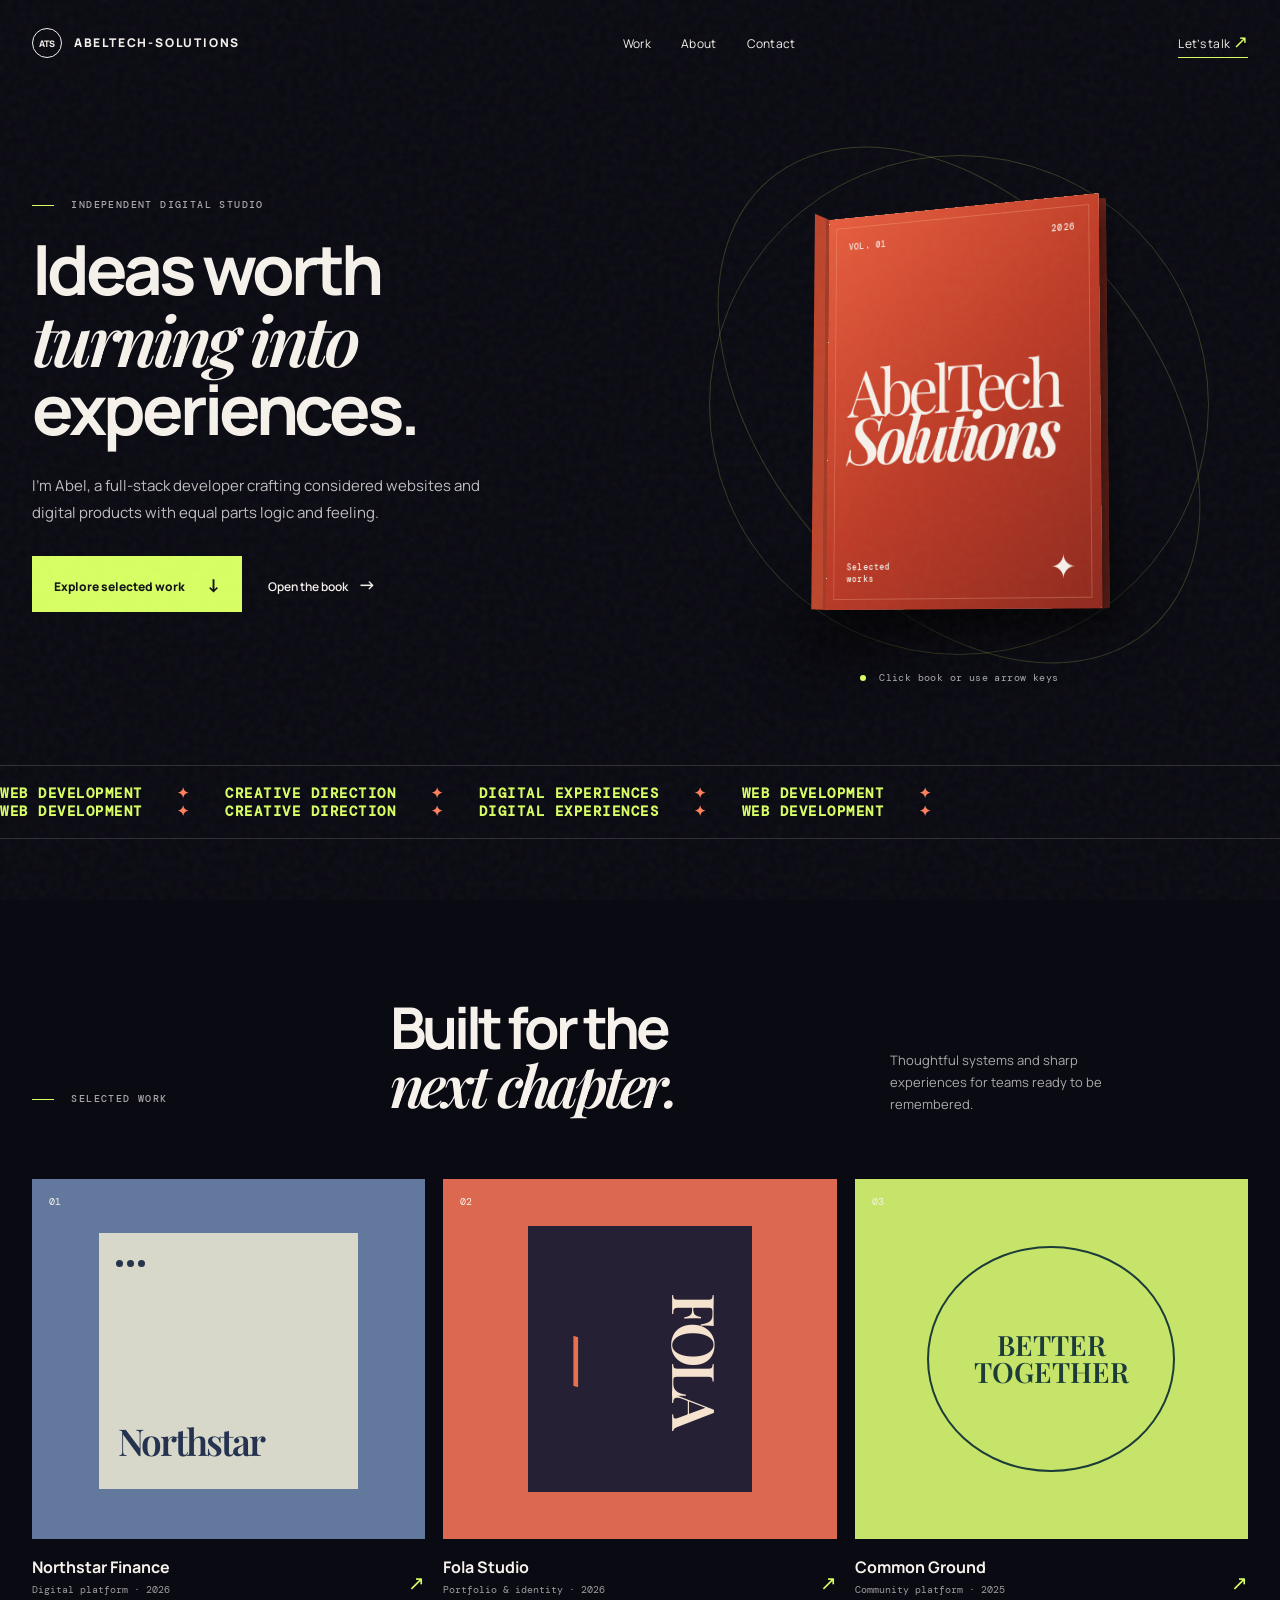
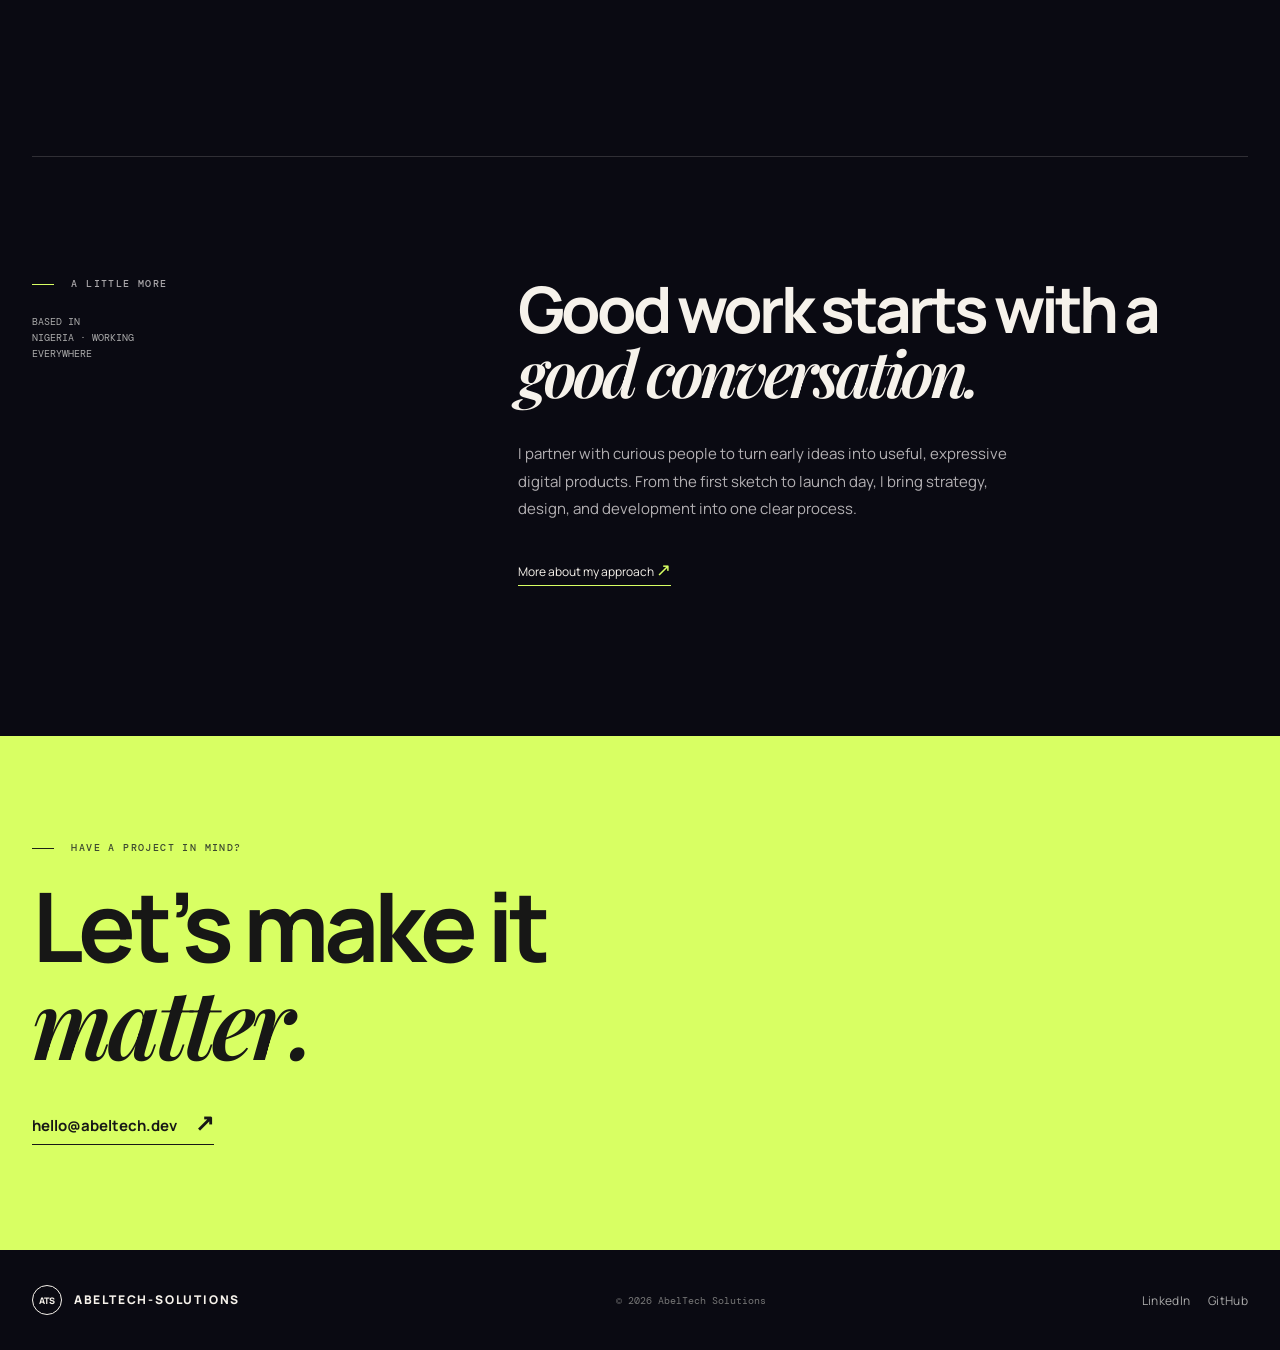
==== index.html @ 6e8f2c08 "rfgjdddhgfdf" ====
<!doctype html>
<html lang="en">
<head>
  <meta charset="utf-8">
  <meta name="viewport" content="width=device-width, initial-scale=1">
  <meta name="theme-color" content="#0a0a12">
  <link rel="icon" href="data:image/svg+xml,%3Csvg xmlns='http://www.w3.org/2000/svg' viewBox='0 0 64 64'%3E%3Crect width='64' height='64' rx='16' fill='%23d8ff63'/%3E%3Ctext x='32' y='42' text-anchor='middle' font-family='Arial,sans-serif' font-size='25' font-weight='700' fill='%230a0a12'%3EAT%3C/text%3E%3C/svg%3E">
  <title>Abel-Tech — Digital Portfolio</title>
  <link rel="preconnect" href="https://fonts.googleapis.com">
  <link rel="preconnect" href="https://fonts.gstatic.com" crossorigin>
  <link href="https://fonts.googleapis.com/css2?family=DM+Mono:wght@400;500&family=Manrope:wght@400;500;600;700;800&family=Playfair+Display:ital,wght@0,600;0,700;1,600&display=swap" rel="stylesheet">
  <link rel="stylesheet" href="assets/css/index.css">
</head>
<body>
  <div class="noise" aria-hidden="true"></div>
  <header class="site-header">
    <a class="brand" href="#top" aria-label="Abel-Tech home"><span>ATS</span> ABELTECH-SOLUTIONS</a>
    <nav aria-label="Primary navigation">
      <a href="#work">Work</a><a href="#about">About</a><a href="#contact">Contact</a>
    </nav>
    <a class="header-cta" href="mailto:hello@abeltech.dev">Let’s talk <span>↗</span></a>
  </header>
  <main id="top">
    <section class="hero" aria-labelledby="hero-title">
      <div class="hero-copy reveal">
        <p class="eyebrow"><span></span> Independent digital studio</p>
        <h1 id="hero-title">Ideas worth<br><em>turning into</em><br>experiences.</h1>
        <p class="intro">I’m Abel, a full-stack developer crafting considered websites and digital products with equal parts logic and feeling.</p>
        <div class="hero-actions"><a class="button" href="#work">Explore selected work <span>↓</span></a><button class="text-button" data-open-book>Open the book <span>→</span></button></div>
      </div>

      <div class="book-stage reveal" aria-label="Interactive portfolio book">
        <div class="orbit orbit-one"></div><div class="orbit orbit-two"></div>
        <div class="book-shadow"></div>
        <div class="book" id="portfolio-book" tabindex="0" role="button" aria-label="Open portfolio book" aria-expanded="false">
          <div class="book-spine"></div>
          <div class="book-cover">
            <div class="cover-top"><span>VOL. 01</span><span>2026</span></div>
            <div class="cover-title">AbelTech<br><i>Solutions</i></div>
            <div class="cover-bottom"><span>Selected<br>works</span><span class="cover-mark">✦</span></div>
          </div>
          <div class="book-page page-about"><div class="page-inner"><p class="page-kicker">01 / PROFILE</p><h2>Hello, I’m<br>Abel.</h2><p>I design and develop ambitious digital homes for people, brands, and ideas.</p><div class="mini-grid"><span>Strategy</span><span>Design</span><span>Development</span><span>Motion</span></div><p class="page-number">01</p></div></div>
          <div class="book-page page-work"><div class="page-inner"><p class="page-kicker">02 / SELECTED WORK</p><div class="project-card"><span>01</span><h3>Northstar<br>Finance</h3><p>Brand platform &amp; product site</p><i>↗</i></div><div class="project-card accent"><span>02</span><h3>Fola<br>Studio</h3><p>Creative portfolio &amp; CMS</p><i>↗</i></div><p class="page-number">02</p></div></div>
          <div class="book-page page-contact"><div class="page-inner"><p class="page-kicker">03 / CONTACT</p><h2>Let’s make<br>something<br><em>memorable.</em></h2><a href="mailto:hello@abeltech.dev" class="mail-link">hello@abeltech.dev ↗</a><p class="page-number">03</p></div></div>
          <div class="back-cover"></div>
        </div>
        <div class="book-hint"><span class="hint-dot"></span> Click book or use arrow keys</div>
      </div>
    </section>

    <section class="marquee" aria-label="Capabilities"><div>WEB DEVELOPMENT <b>✦</b> CREATIVE DIRECTION <b>✦</b> DIGITAL EXPERIENCES <b>✦</b> WEB DEVELOPMENT <b>✦</b></div><div>WEB DEVELOPMENT <b>✦</b> CREATIVE DIRECTION <b>✦</b> DIGITAL EXPERIENCES <b>✦</b> WEB DEVELOPMENT <b>✦</b></div></section>

    <section class="work section" id="work">
      <div class="section-heading reveal"><p class="eyebrow"><span></span> Selected work</p><h2>Built for the<br><em>next chapter.</em></h2><p>Thoughtful systems and sharp experiences for teams ready to be remembered.</p></div>
      <div class="projects">
        <a class="project reveal" href="#contact"><div class="project-visual visual-blue"><span>01</span><div class="window"><i></i><i></i><i></i><b>Northstar</b></div></div><div><h3>Northstar Finance</h3><p>Digital platform · 2026</p></div><span class="arrow">↗</span></a>
        <a class="project reveal" href="#contact"><div class="project-visual visual-orange"><span>02</span><div class="poster">FOLA<em>—</em></div></div><div><h3>Fola Studio</h3><p>Portfolio &amp; identity · 2026</p></div><span class="arrow">↗</span></a>
        <a class="project reveal" href="#contact"><div class="project-visual visual-lime"><span>03</span><div class="circle-copy">BETTER<br>TOGETHER</div></div><div><h3>Common Ground</h3><p>Community platform · 2025</p></div><span class="arrow">↗</span></a>
      </div>
    </section>

    <section class="about section" id="about"><div class="about-label reveal"><p class="eyebrow"><span></span> A little more</p><p>BASED IN<br>NIGERIA · WORKING<br>EVERYWHERE</p></div><div class="about-copy reveal"><h2>Good work starts with a <em>good conversation.</em></h2>
        <p>I partner with curious people to turn early ideas into useful, expressive digital products. From the first sketch to launch day, I bring strategy, design, and development into one clear process.</p><a class="inline-link" href="mailto:hello@abeltech.dev">More about my approach <span>↗</span></a></div></section>
    <section class="contact" id="contact"><p class="eyebrow"><span></span> Have a project in mind?</p><h2>Let’s make it<br><em>matter.</em></h2><a href="mailto:hello@abeltech.dev">hello@abeltech.dev <span>↗</span></a></section>
  </main>
  <footer><a class="brand" href="#top"><span>ATS</span> ABELTECH-SOLUTIONS </a><p>© 2026 AbelTech Solutions</p><div><a href="https://www.linkedin.com/in/joseph-abel-b2056722a">LinkedIn</a><a href="">GitHub</a></div></footer>
  <script src="assets/index.js"></script>
</body>
</html>
---- assets/css/index.css ----
:root{--ink:#f6f2eb;--muted:#aaa7aa;--black:#0a0a12;--line:rgba(246,242,235,.16);--lime:#d8ff63;--orange:#ff805c}*{box-sizing:border-box}html{scroll-behavior:smooth}body{margin:0;background:var(--black);color:var(--ink);font-family:Manrope,Arial,sans-serif;overflow-x:hidden}.noise{position:fixed;inset:0;pointer-events:none;z-index:9;opacity:.055;background-image:url("data:image/svg+xml,%3Csvg viewBox='0 0 160 160' xmlns='http://www.w3.org/2000/svg'%3E%3Cfilter id='n'%3E%3CfeTurbulence type='fractalNoise' baseFrequency='.8' numOctaves='4' stitchTiles='stitch'/%3E%3C/filter%3E%3Crect width='100%25' height='100%25' filter='url(%23n)' opacity='.8'/%3E%3C/svg%3E")}.site-header,footer{width:min(1400px,calc(100% - 64px));margin:auto;display:flex;align-items:center;justify-content:space-between}.site-header{height:86px;position:absolute;z-index:5;left:0;right:0}.brand{font-size:12px;color:var(--ink);text-decoration:none;font-weight:800;letter-spacing:1.8px}.brand span{display:inline-grid;place-items:center;border:1px solid var(--ink);border-radius:50%;width:30px;height:30px;margin-right:8px;font-size:9px;letter-spacing:0}nav{display:flex;gap:30px}nav a,.header-cta,footer a{color:var(--ink);text-decoration:none;font-size:12px;letter-spacing:.3px}.header-cta{border-bottom:1px solid var(--lime);padding-bottom:4px}.header-cta span,.inline-link span{color:var(--lime);font-size:18px}.hero{min-height:760px;max-width:1400px;width:calc(100% - 64px);margin:auto;display:grid;grid-template-columns:1.05fr .95fr;align-items:center;padding:110px 0 65px}.eyebrow{font:500 10px 'DM Mono',monospace;letter-spacing:1.4px;text-transform:uppercase;color:var(--muted);margin:0 0 24px}.eyebrow span{display:inline-block;width:22px;height:1px;background:var(--lime);vertical-align:middle;margin-right:10px}.hero h1,.section h2,.contact h2{font-size:clamp(48px,5.4vw,84px);line-height:.99;letter-spacing:-4px;margin:0;font-weight:700}.hero h1 em,.section h2 em,.contact h2 em{font-family:'Playfair Display',serif;font-weight:600}.intro{max-width:460px;color:#c0bdc0;font-size:15px;line-height:1.75;margin:30px 0}.hero-actions{display:flex;align-items:center;gap:26px}.button{background:var(--lime);color:#111119;text-decoration:none;padding:16px 22px;font-size:12px;font-weight:800}.button span{font-size:18px;margin-left:20px}.text-button{padding:0;border:0;background:transparent;color:var(--ink);font:600 12px Manrope;cursor:pointer}.text-button span{font-size:18px;margin-left:8px}.book-stage{height:590px;display:grid;place-items:center;position:relative;perspective:1900px}.book{width:300px;height:405px;position:relative;transform-style:preserve-3d;transform:rotateX(7deg) rotateY(-24deg);transition:transform 1.1s cubic-bezier(.19,1,.22,1);cursor:pointer;z-index:2;outline:none}.book:focus-visible{outline:2px solid var(--lime);outline-offset:15px}.book:hover{transform:rotateX(5deg) rotateY(-30deg) translateY(-8px)}.book.is-open{transform:rotateX(5deg) rotateY(-13deg) translateX(80px)}.book-shadow{position:absolute;width:330px;height:50px;bottom:65px;background:#000;filter:blur(30px);opacity:.7;transform:rotate(-8deg)}.book-spine{position:absolute;background:#bd452c;width:32px;height:100%;left:-30px;transform:rotateY(90deg);transform-origin:right;box-shadow:inset -8px 0 rgba(0,0,0,.14)}.book-cover,.book-page,.back-cover{position:absolute;inset:0;transform-origin:left center;backface-visibility:hidden;border-radius:2px}.book-cover{z-index:5;background:linear-gradient(135deg,#e85e3f,#bd3b26 52%,#8f291e);box-shadow:8px 16px 30px #0009;display:flex;flex-direction:column;justify-content:space-between;padding:25px;transition:transform 1s cubic-bezier(.19,1,.22,1)}.book-cover:after{content:'';position:absolute;inset:10px;border:1px solid #ffc3a145}.cover-top,.cover-bottom{position:relative;z-index:1;display:flex;justify-content:space-between;font:500 9px 'DM Mono';letter-spacing:1.2px}.cover-title{position:relative;z-index:1;font-family:'Playfair Display';font-size:66px;line-height:.73;letter-spacing:-5px;margin-top:20px}.cover-title i{font-weight:600}.cover-mark{font-size:32px;line-height:.6}.book-page{background:#f1ece0;color:#1c1b20;box-shadow:inset 12px 0 20px #0002;overflow:hidden;transition:transform .95s cubic-bezier(.19,1,.22,1)}.back-cover{background:#702118;transform:translateZ(-22px)}.page-about{z-index:4}.page-work{z-index:3}.page-contact{z-index:2}.page-inner{height:100%;padding:25px;position:relative}.page-kicker{font:500 8px 'DM Mono';letter-spacing:1px;margin:0 0 30px;color:#74716b}.page-inner h2{font:600 32px/1.02 'Playfair Display';letter-spacing:-1.8px;margin:0 0 18px}.page-inner>p:not(.page-kicker):not(.page-number){font-size:10px;line-height:1.65;color:#625f5a}.mini-grid{border-top:1px solid #c7c2b8;margin-top:25px;padding-top:10px;display:grid;grid-template-columns:1fr 1fr;gap:7px;font:500 9px 'DM Mono';text-transform:uppercase}.page-number{position:absolute;bottom:20px;right:25px;font:10px 'DM Mono'}.project-card{height:112px;padding:13px;background:#202b42;color:#f4efe5;position:relative;margin-bottom:10px}.project-card.accent{background:#d7744e}.project-card span{font:9px 'DM Mono'}.project-card h3{margin:13px 0 3px;font:600 22px/.8 'Playfair Display';letter-spacing:-1px}.project-card p{margin:0;font-size:8px}.project-card i{position:absolute;right:13px;bottom:13px;font-style:normal}.mail-link{color:#1d1b20;font:600 12px Manrope;border-bottom:1px solid #1d1b20;text-decoration:none}.page-contact h2 em{font-family:'Playfair Display';font-weight:600}.is-open .book-cover{transform:rotateY(-174deg)}.is-open .page-about{transform:rotateY(-164deg);transition-delay:.08s}.is-open .page-work{transform:rotateY(-154deg);transition-delay:.17s}.is-open .page-contact{transform:rotateY(-144deg);transition-delay:.26s}.orbit{position:absolute;border:1px solid rgba(216,255,99,.2);border-radius:50%;animation:spin 18s linear infinite}.orbit-one{height:500px;width:500px}.orbit-two{height:390px;width:590px;transform:rotate(50deg);animation-direction:reverse;animation-duration:23s}@keyframes spin{to{rotate:360deg}}.book-hint{position:absolute;bottom:16px;font:10px 'DM Mono';letter-spacing:.4px;color:#aaa}.hint-dot{display:inline-block;width:6px;height:6px;background:var(--lime);border-radius:50%;margin-right:7px;animation:pulse 1.7s infinite}@keyframes pulse{50%{opacity:.2;transform:scale(.6)}}.marquee{border-block:1px solid var(--line);overflow:hidden;padding:18px 0;white-space:nowrap;color:var(--lime);font:600 14px 'DM Mono';letter-spacing:1.5px}.marquee div{animation:marquee 24s linear infinite;width:max-content}.marquee b{margin:0 25px;color:var(--orange)}@keyframes marquee{to{transform:translateX(-25%)}}.section{max-width:1400px;width:calc(100% - 64px);margin:auto}.work{padding:160px 0}.section-heading{display:grid;grid-template-columns:1fr 1.4fr 1fr;align-items:end;margin-bottom:64px}.section-heading .eyebrow{margin:0 0 10px}.section-heading h2{font-size:clamp(42px,4.5vw,66px)}.section-heading>p:last-child{font-size:13px;line-height:1.7;color:#aaa;max-width:260px;margin:0}.projects{display:grid;grid-template-columns:repeat(3,1fr);gap:18px}.project{text-decoration:none;color:var(--ink);position:relative}.project-visual{height:360px;margin-bottom:17px;overflow:hidden;position:relative;transition:transform .5s cubic-bezier(.2,.8,.2,1)}.project:hover .project-visual{transform:translateY(-10px)}.project-visual>span{position:absolute;top:16px;left:17px;font:10px 'DM Mono';z-index:1}.visual-blue{background:#63789d}.window{position:absolute;background:#d7d8c9;left:17%;top:15%;width:66%;height:71%;padding:17px}.window i{display:inline-block;width:7px;height:7px;background:#27324b;border-radius:50%;margin-right:4px}.window b{position:absolute;bottom:24px;left:19px;font:600 37px 'Playfair Display';letter-spacing:-2px;color:#253350}.visual-orange{background:#dc6850;display:grid;place-items:center}.poster{width:57%;height:74%;background:#252033;color:#f5e3d0;display:grid;place-items:center;font:600 59px/.7 'Playfair Display';letter-spacing:-6px;writing-mode:vertical-rl}.poster em{color:#e97150}.visual-lime{background:#c7e46a;display:grid;place-items:center}.circle-copy{height:63%;width:63%;border:2px solid #1c3c3a;border-radius:50%;display:grid;place-items:center;text-align:center;color:#1c3c3a;font:600 28px/.95 'Playfair Display'}.project h3{font-size:16px;margin:0 0 5px}.project p{font:10px 'DM Mono';color:#9f9ca1;margin:0}.arrow{position:absolute;right:0;bottom:0;font-size:20px;color:var(--lime)}.about{border-top:1px solid var(--line);padding:120px 0 155px;display:grid;grid-template-columns:1fr 1.5fr}.about-label>p:not(.eyebrow){font:10px/1.6 'DM Mono';color:#aaa}.about-copy h2{max-width:760px;font-size:clamp(42px,5vw,72px)}.about-copy>p{color:#b3b0b3;max-width:520px;font-size:15px;line-height:1.85;margin:34px 0}.inline-link{color:var(--ink);font-size:12px;text-decoration:none;border-bottom:1px solid var(--lime);padding-bottom:5px}.contact{background:var(--lime);color:#171716;padding:105px max(32px,calc((100vw - 1400px)/2));min-height:460px}.contact .eyebrow{color:#3d4930}.contact .eyebrow span{background:#1c2117}.contact h2{font-size:clamp(56px,7.5vw,108px);letter-spacing:-5px}.contact>a{display:inline-block;margin-top:35px;color:#171716;text-decoration:none;font-size:15px;font-weight:700;border-bottom:1px solid #171716;padding-bottom:6px}.contact>a span{font-size:23px;margin-left:15px}footer{height:100px}footer p{font:10px 'DM Mono';color:#777}footer div{display:flex;gap:18px}footer div a{color:#aaa}.reveal{opacity:0;transform:translateY(24px);transition:opacity .75s ease,transform .75s cubic-bezier(.2,.8,.2,1)}.reveal.is-visible{opacity:1;transform:none}@media(max-width:850px){.site-header,footer,.hero,.section{width:calc(100% - 40px)}.site-header nav{display:none}.header-cta{font-size:11px}.hero{grid-template-columns:1fr;padding-top:135px;text-align:center}.hero-copy{display:flex;flex-direction:column;align-items:center}.book-stage{height:500px;margin-top:15px}.section-heading{grid-template-columns:1fr;gap:22px}.projects{grid-template-columns:1fr;gap:42px}.project-visual{height:420px}.about{grid-template-columns:1fr;gap:40px}.contact{padding:80px 20px}.about{padding:90px 0}.work{padding:100px 0}}@media(max-width:480px){.site-header,footer,.hero,.section{width:calc(100% - 32px)}.site-header{height:70px}.brand{font-size:10px}.hero h1{letter-spacing:-2.8px}.book-stage{transform:scale(.85);margin:-25px 0 -55px}.hero-actions{gap:16px}.button{padding:14px;font-size:10px}.project-visual{height:300px}footer{height:130px;align-items:flex-start;padding-top:30px;flex-wrap:wrap;gap:12px}.contact h2{letter-spacing:-3px}}
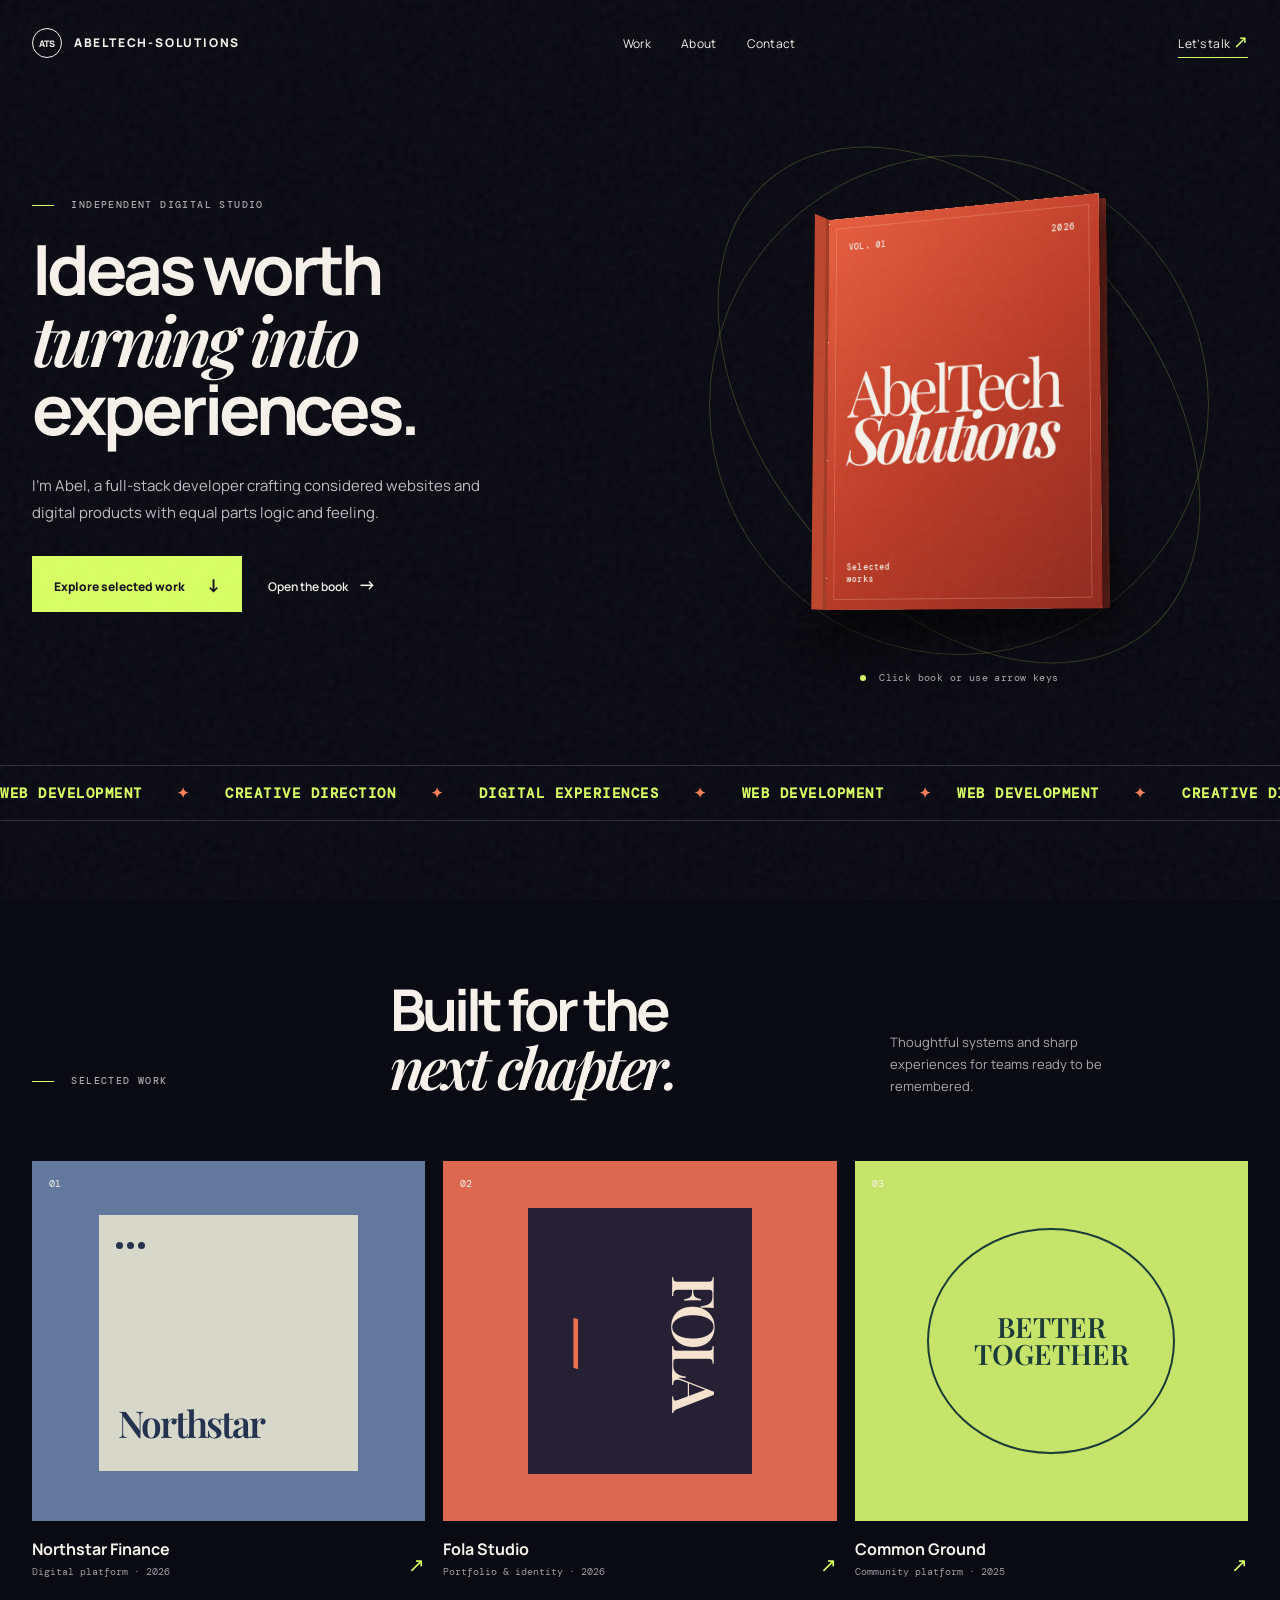
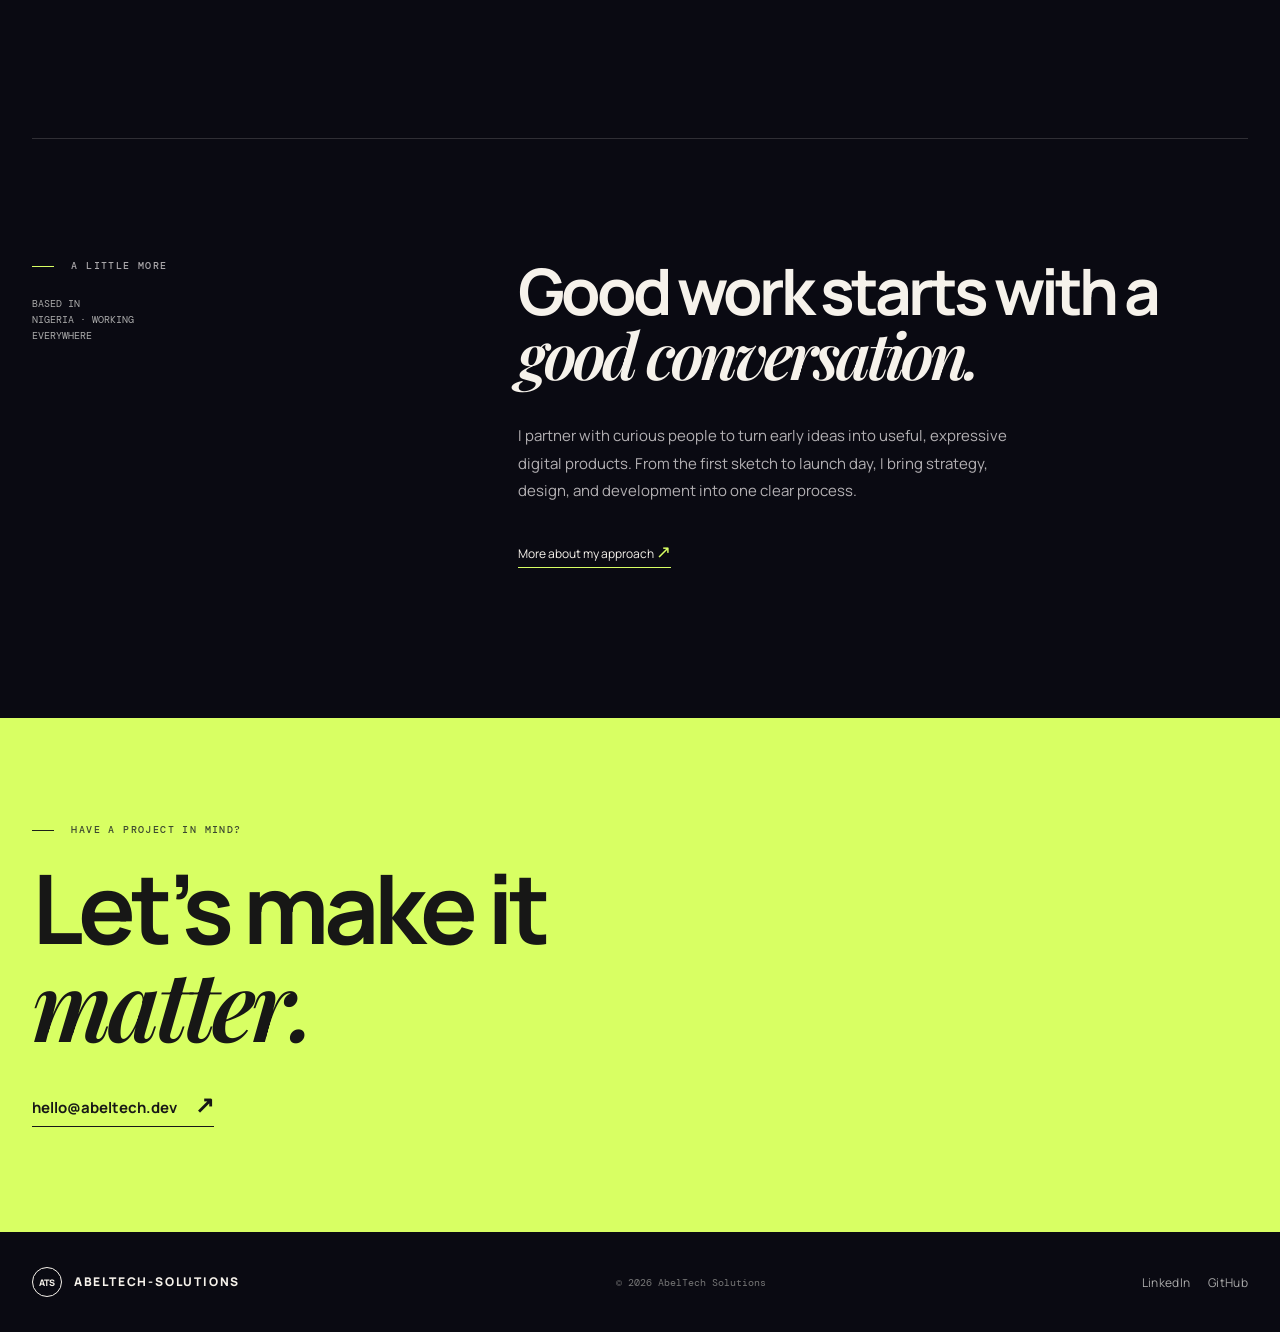
==== commit 8275fc57: "rfgjdddhgfdfhjhmjhgfdfh" ====
--- a/index.html
+++ b/index.html
@@ -37,7 +37,7 @@
           <div class="book-cover">
             <div class="cover-top"><span>VOL. 01</span><span>2026</span></div>
             <div class="cover-title">AbelTech<br><i>Solutions</i></div>
-            <div class="cover-bottom"><span>Selected<br>works</span><span class="cover-mark">✦</span></div>
+            <div class="cover-bottom"><span>Selected<br>works</span><span class="cover-mark"></span></div>
           </div>
           <div class="book-page page-about"><div class="page-inner"><p class="page-kicker">01 / PROFILE</p><h2>Hello, I’m<br>Abel.</h2><p>I design and develop ambitious digital homes for people, brands, and ideas.</p><div class="mini-grid"><span>Strategy</span><span>Design</span><span>Development</span><span>Motion</span></div><p class="page-number">01</p></div></div>
           <div class="book-page page-work"><div class="page-inner"><p class="page-kicker">02 / SELECTED WORK</p><div class="project-card"><span>01</span><h3>Northstar<br>Finance</h3><p>Brand platform &amp; product site</p><i>↗</i></div><div class="project-card accent"><span>02</span><h3>Fola<br>Studio</h3><p>Creative portfolio &amp; CMS</p><i>↗</i></div><p class="page-number">02</p></div></div>
@@ -48,7 +48,7 @@
       </div>
     </section>
 
-    <section class="marquee" aria-label="Capabilities"><div>WEB DEVELOPMENT <b>✦</b> CREATIVE DIRECTION <b>✦</b> DIGITAL EXPERIENCES <b>✦</b> WEB DEVELOPMENT <b>✦</b></div><div>WEB DEVELOPMENT <b>✦</b> CREATIVE DIRECTION <b>✦</b> DIGITAL EXPERIENCES <b>✦</b> WEB DEVELOPMENT <b>✦</b></div></section>
+    <section class="marquee" aria-label="Capabilities"><div>WEB DEVELOPMENT <b>✦</b> CREATIVE DIRECTION <b>✦</b> DIGITAL EXPERIENCES <b>✦</b> WEB DEVELOPMENT <b>✦</b>WEB DEVELOPMENT <b>✦</b> CREATIVE DIRECTION <b>✦</b> DIGITAL EXPERIENCES <b>✦</b> WEB DEVELOPMENT <b>✦</b></div></section>
 
     <section class="work section" id="work">
       <div class="section-heading reveal"><p class="eyebrow"><span></span> Selected work</p><h2>Built for the<br><em>next chapter.</em></h2><p>Thoughtful systems and sharp experiences for teams ready to be remembered.</p></div>
@@ -63,7 +63,7 @@
         <p>I partner with curious people to turn early ideas into useful, expressive digital products. From the first sketch to launch day, I bring strategy, design, and development into one clear process.</p><a class="inline-link" href="mailto:hello@abeltech.dev">More about my approach <span>↗</span></a></div></section>
     <section class="contact" id="contact"><p class="eyebrow"><span></span> Have a project in mind?</p><h2>Let’s make it<br><em>matter.</em></h2><a href="mailto:hello@abeltech.dev">hello@abeltech.dev <span>↗</span></a></section>
   </main>
-  <footer><a class="brand" href="#top"><span>ATS</span> ABELTECH-SOLUTIONS </a><p>© 2026 AbelTech Solutions</p><div><a href="https://www.linkedin.com/in/joseph-abel-b2056722a">LinkedIn</a><a href="">GitHub</a></div></footer>
+  <footer><a class="brand" href="#top"><span>ATS</span> ABELTECH-SOLUTIONS </a><p>© 2026 AbelTech Solutions</p><div><a href="https://www.linkedin.com/in/joseph-abel-b2056722a">LinkedIn</a><a href="https://github.com/abelcash18">GitHub</a></div></footer>
   <script src="assets/index.js"></script>
 </body>
 </html>
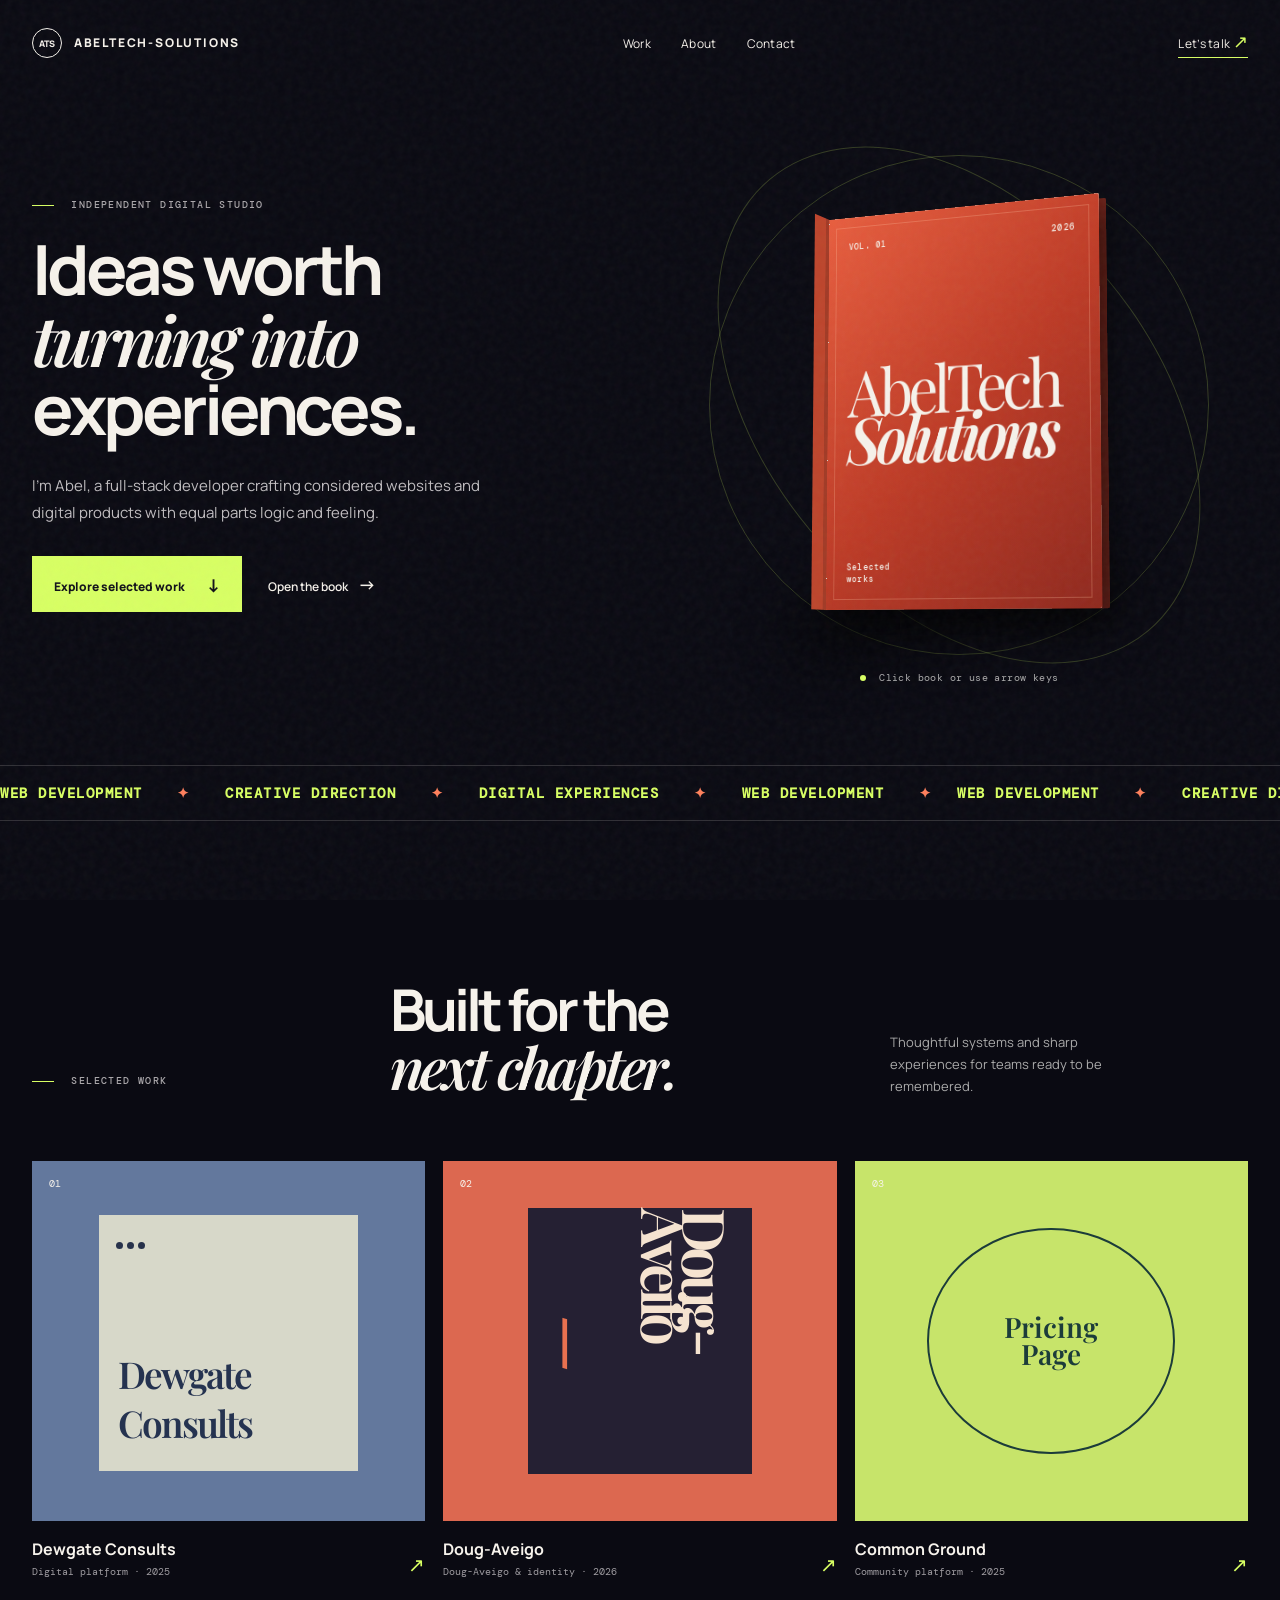
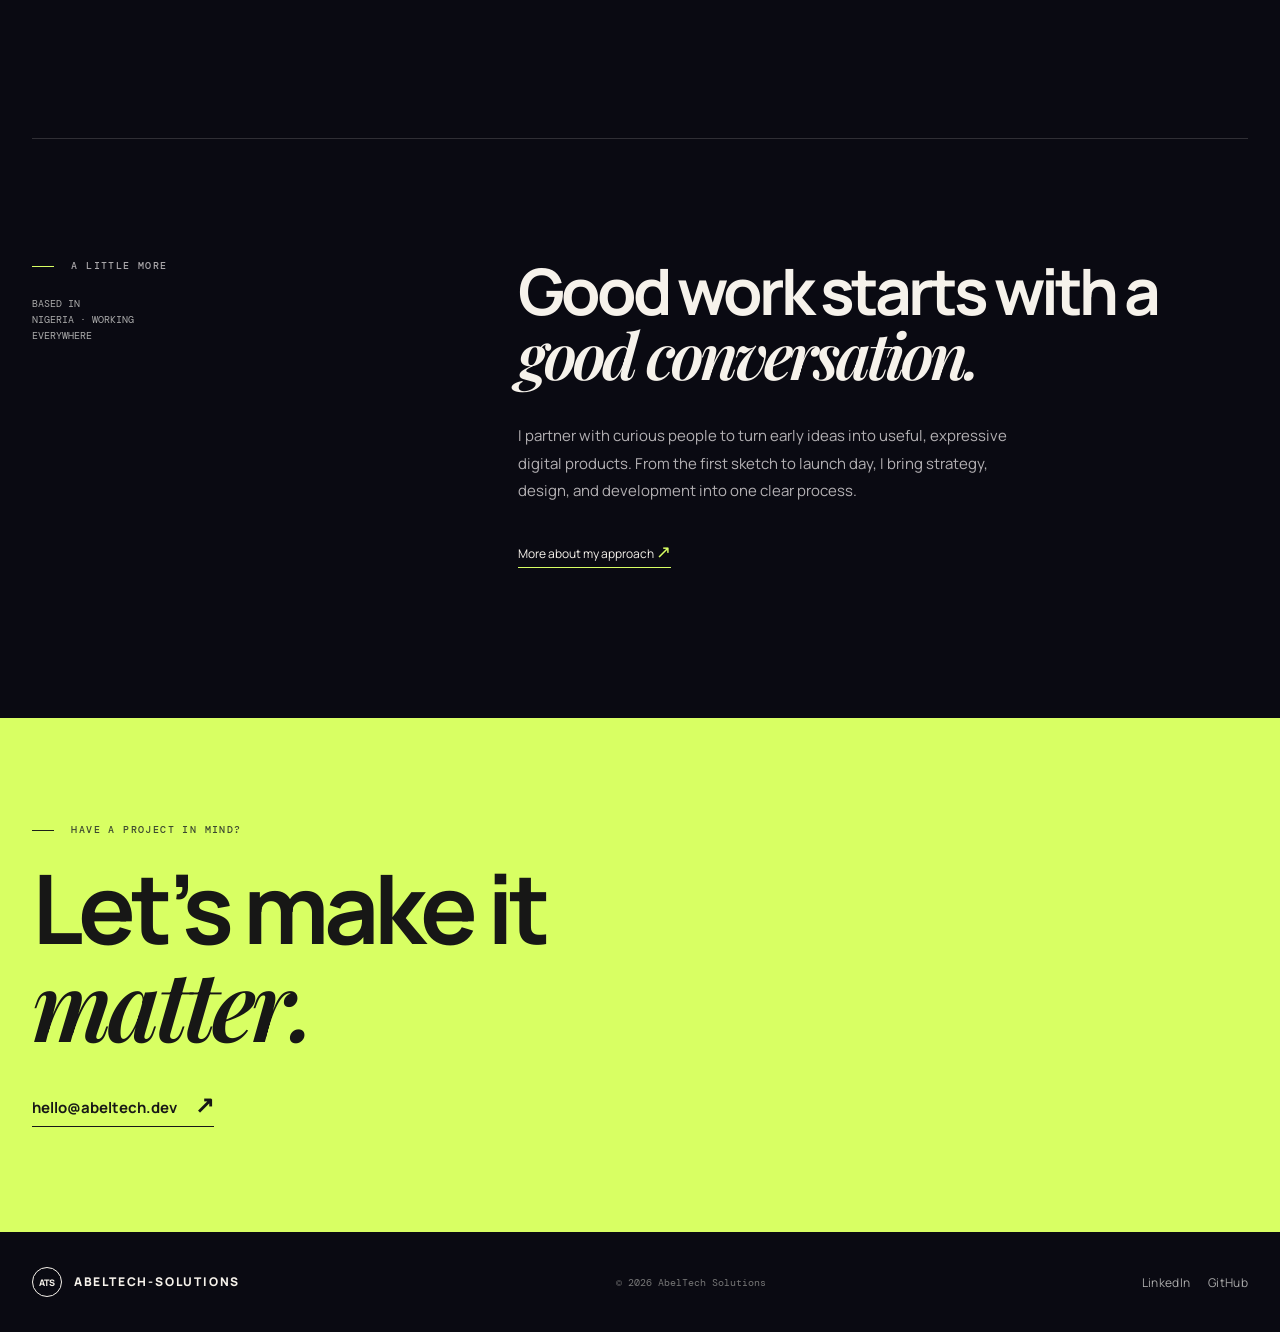
==== commit 09483c52: "rfd" ====
--- a/index.html
+++ b/index.html
@@ -53,9 +53,9 @@
     <section class="work section" id="work">
       <div class="section-heading reveal"><p class="eyebrow"><span></span> Selected work</p><h2>Built for the<br><em>next chapter.</em></h2><p>Thoughtful systems and sharp experiences for teams ready to be remembered.</p></div>
       <div class="projects">
-        <a class="project reveal" href="#contact"><div class="project-visual visual-blue"><span>01</span><div class="window"><i></i><i></i><i></i><b>Northstar</b></div></div><div><h3>Northstar Finance</h3><p>Digital platform · 2026</p></div><span class="arrow">↗</span></a>
-        <a class="project reveal" href="#contact"><div class="project-visual visual-orange"><span>02</span><div class="poster">FOLA<em>—</em></div></div><div><h3>Fola Studio</h3><p>Portfolio &amp; identity · 2026</p></div><span class="arrow">↗</span></a>
-        <a class="project reveal" href="#contact"><div class="project-visual visual-lime"><span>03</span><div class="circle-copy">BETTER<br>TOGETHER</div></div><div><h3>Common Ground</h3><p>Community platform · 2025</p></div><span class="arrow">↗</span></a>
+        <a class="project reveal" href="#contact"><div class="project-visual visual-blue"><span>01</span><div class="window"><i></i><i></i><i></i><b>Dewgate Consults</b></div></div><div><h3>Dewgate Consults</h3><p>Digital platform · 2025</p></div><span class="arrow">↗</span></a>
+        <a class="project reveal" href="#contact"><div class="project-visual visual-orange"><span>02</span><div class="poster">Doug-Aveifo<em>—</em></div></div><div><h3>Doug-Aveigo</h3><p>Doug-Aveigo &amp; identity · 2026</p></div><span class="arrow">↗</span></a>
+        <a class="project reveal" href="#contact"><div class="project-visual visual-lime"><span>03</span><div class="circle-copy">Pricing<br>Page</div></div><div><h3>Common Ground</h3><p>Community platform · 2025</p></div><span class="arrow">↗</span></a>
       </div>
     </section>
 
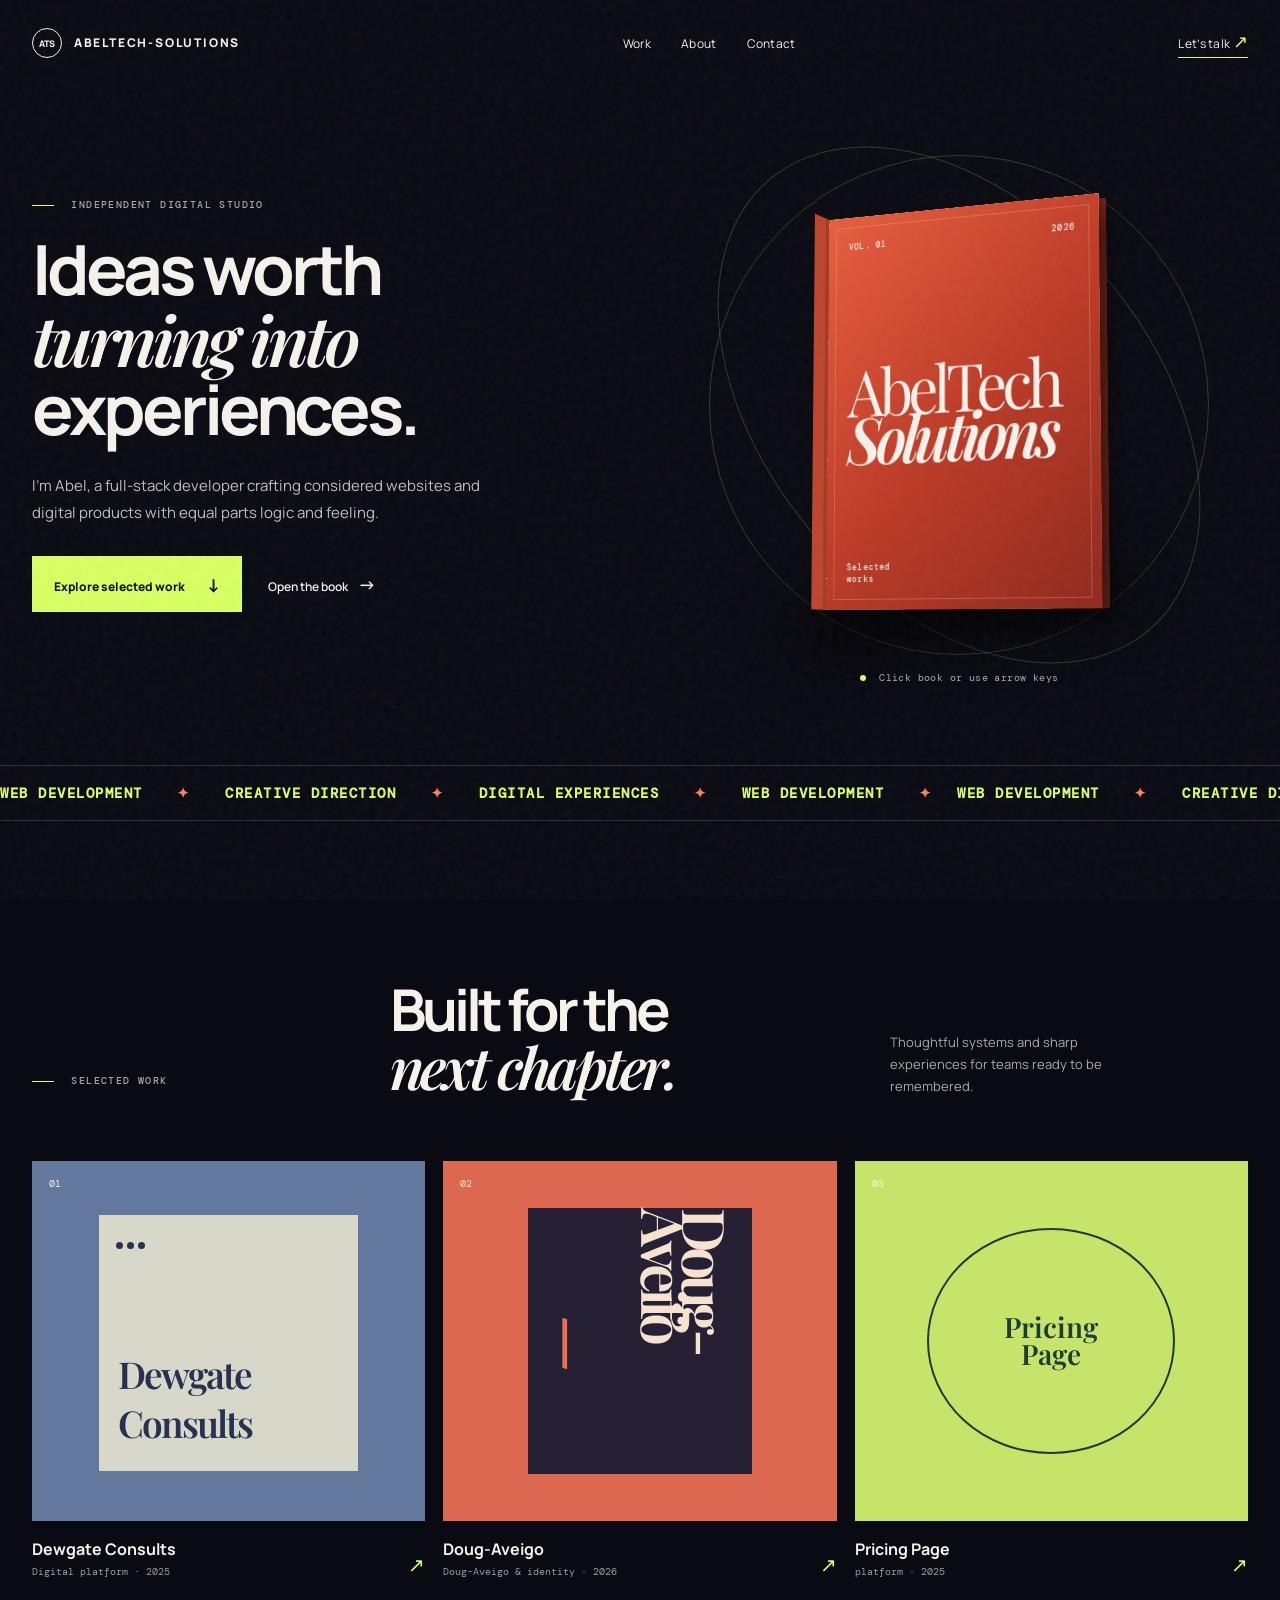
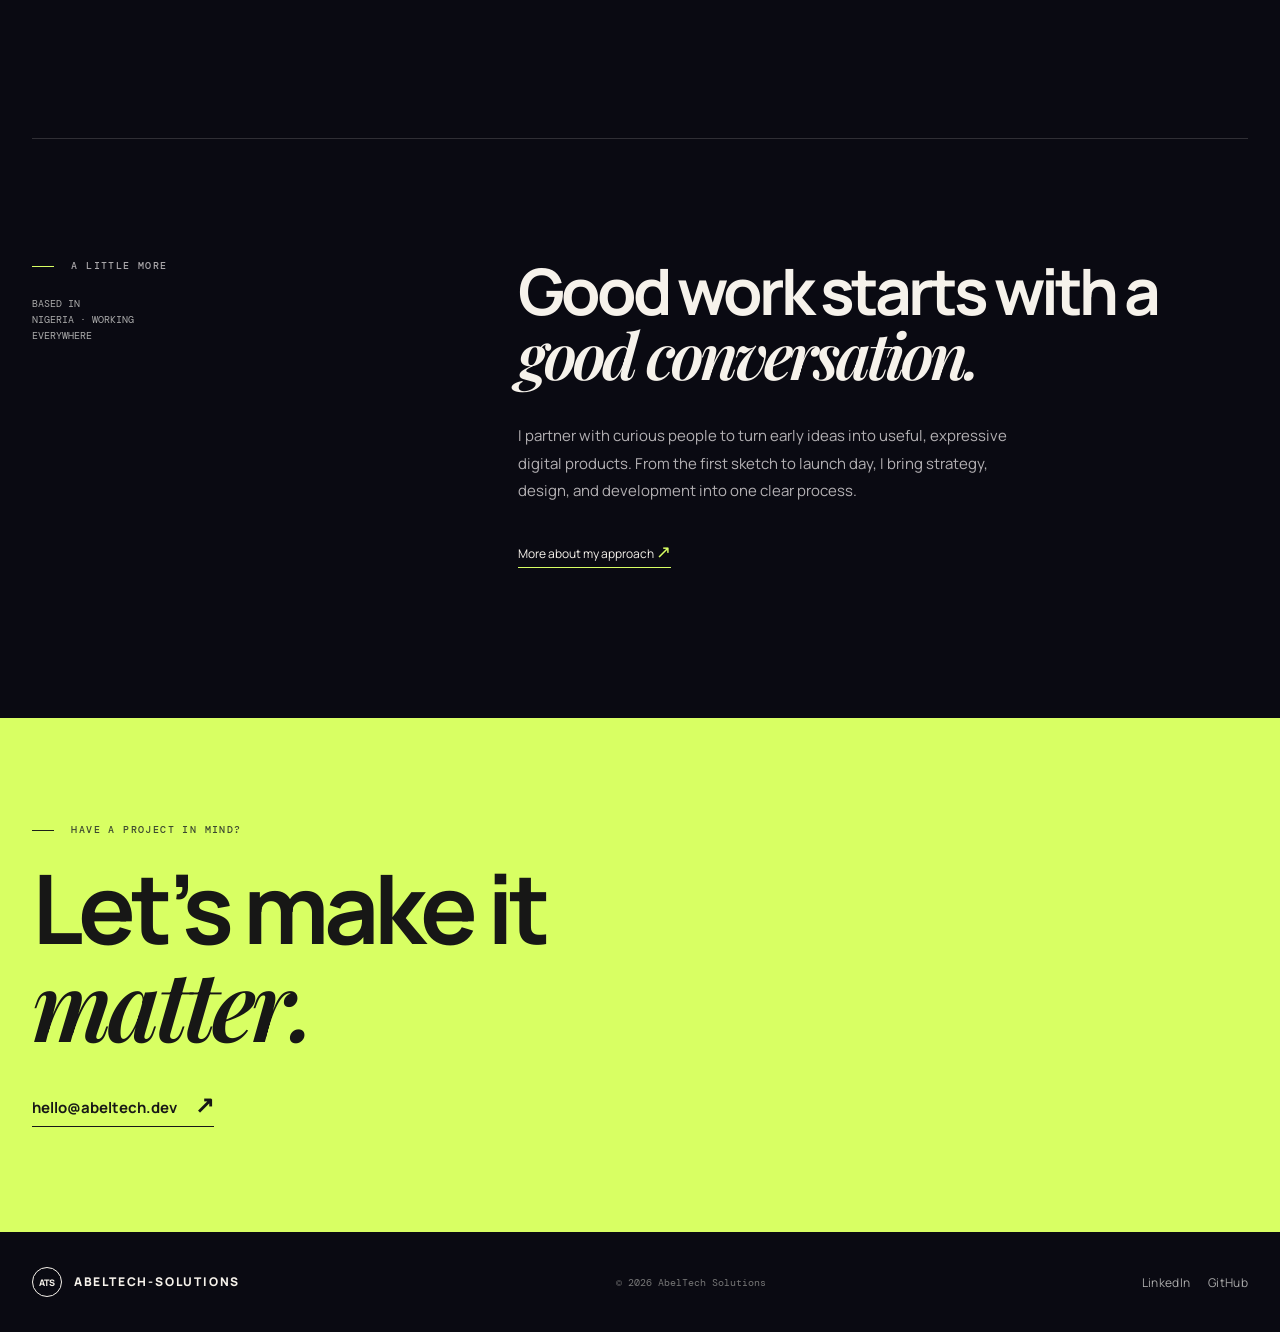
==== commit 71f1c086: "rfddd" ====
--- a/index.html
+++ b/index.html
@@ -55,7 +55,7 @@
       <div class="projects">
         <a class="project reveal" href="#contact"><div class="project-visual visual-blue"><span>01</span><div class="window"><i></i><i></i><i></i><b>Dewgate Consults</b></div></div><div><h3>Dewgate Consults</h3><p>Digital platform · 2025</p></div><span class="arrow">↗</span></a>
         <a class="project reveal" href="#contact"><div class="project-visual visual-orange"><span>02</span><div class="poster">Doug-Aveifo<em>—</em></div></div><div><h3>Doug-Aveigo</h3><p>Doug-Aveigo &amp; identity · 2026</p></div><span class="arrow">↗</span></a>
-        <a class="project reveal" href="#contact"><div class="project-visual visual-lime"><span>03</span><div class="circle-copy">Pricing<br>Page</div></div><div><h3>Common Ground</h3><p>Community platform · 2025</p></div><span class="arrow">↗</span></a>
+        <a class="project reveal" href="#contact"><div class="project-visual visual-lime"><span>03</span><div class="circle-copy">Pricing<br>Page</div></div><div><h3>Pricing Page</h3><p>platform · 2025</p></div><span class="arrow">↗</span></a>
       </div>
     </section>
 
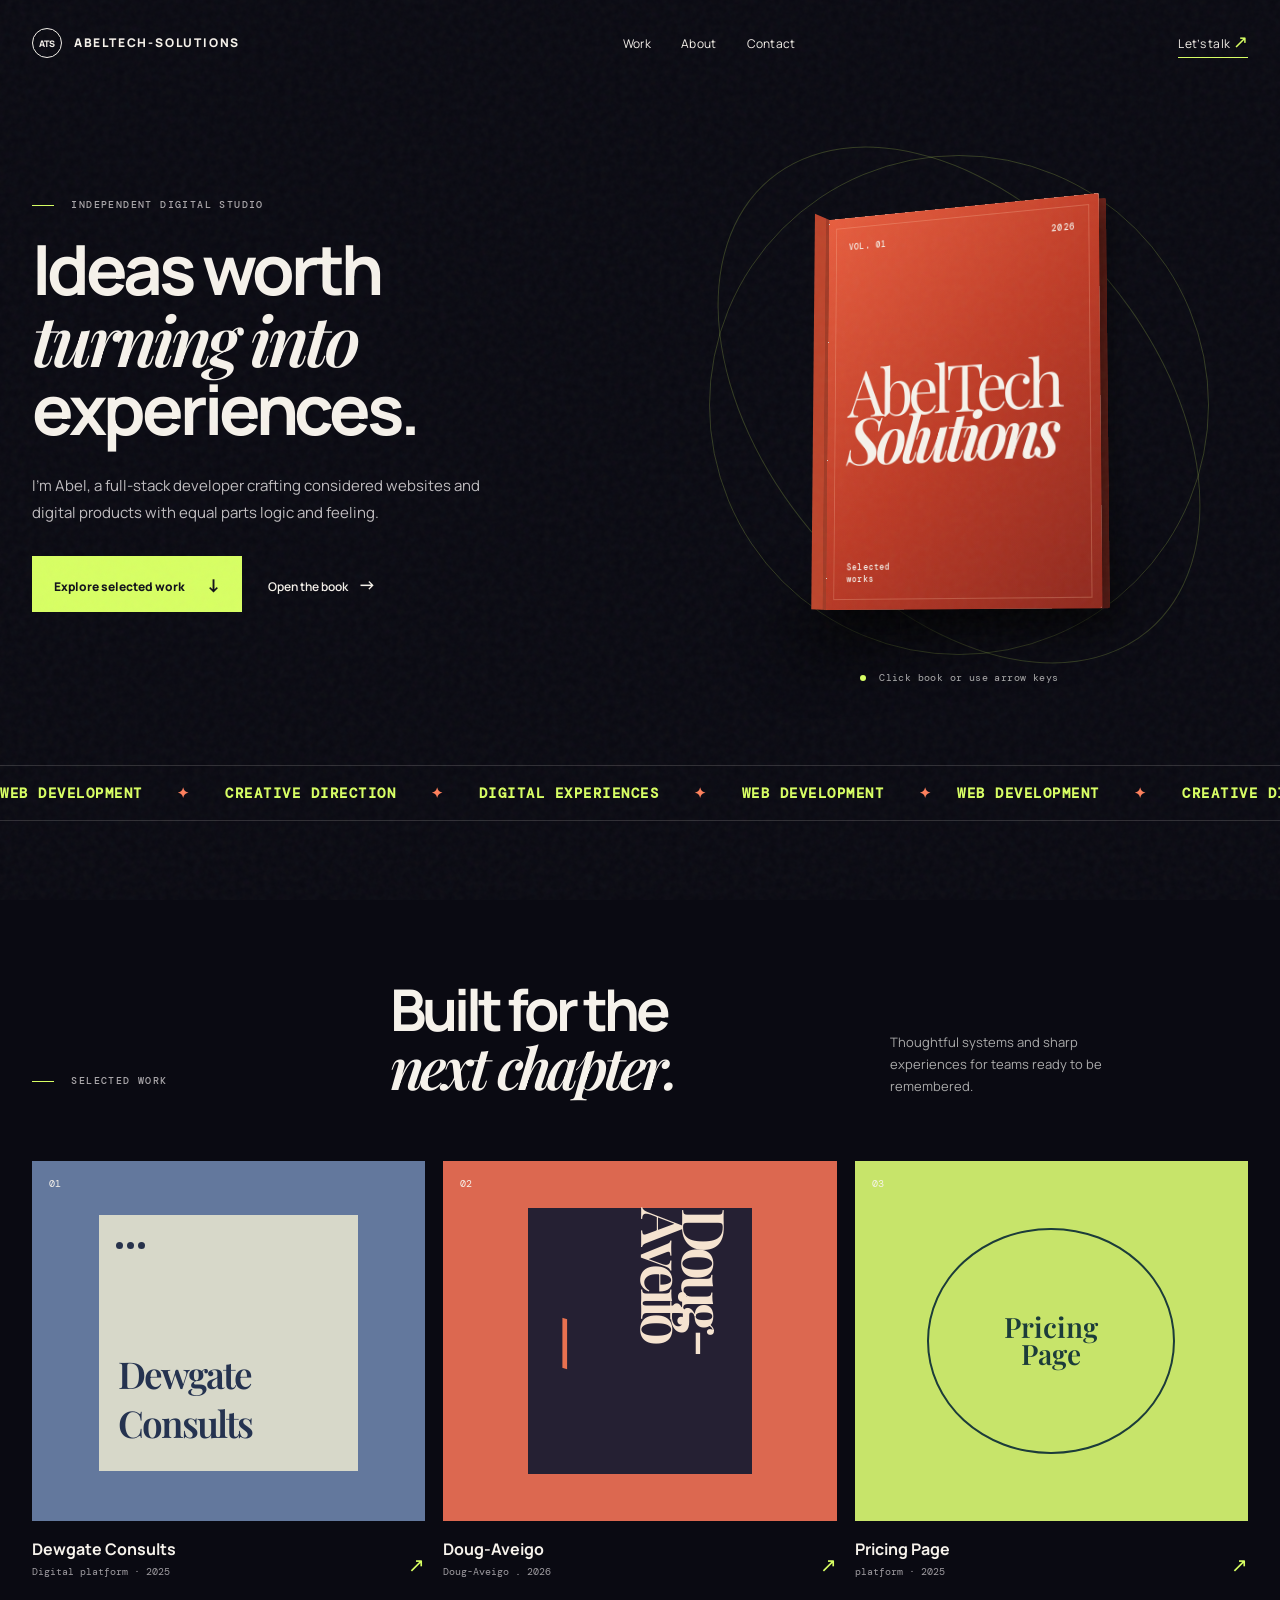
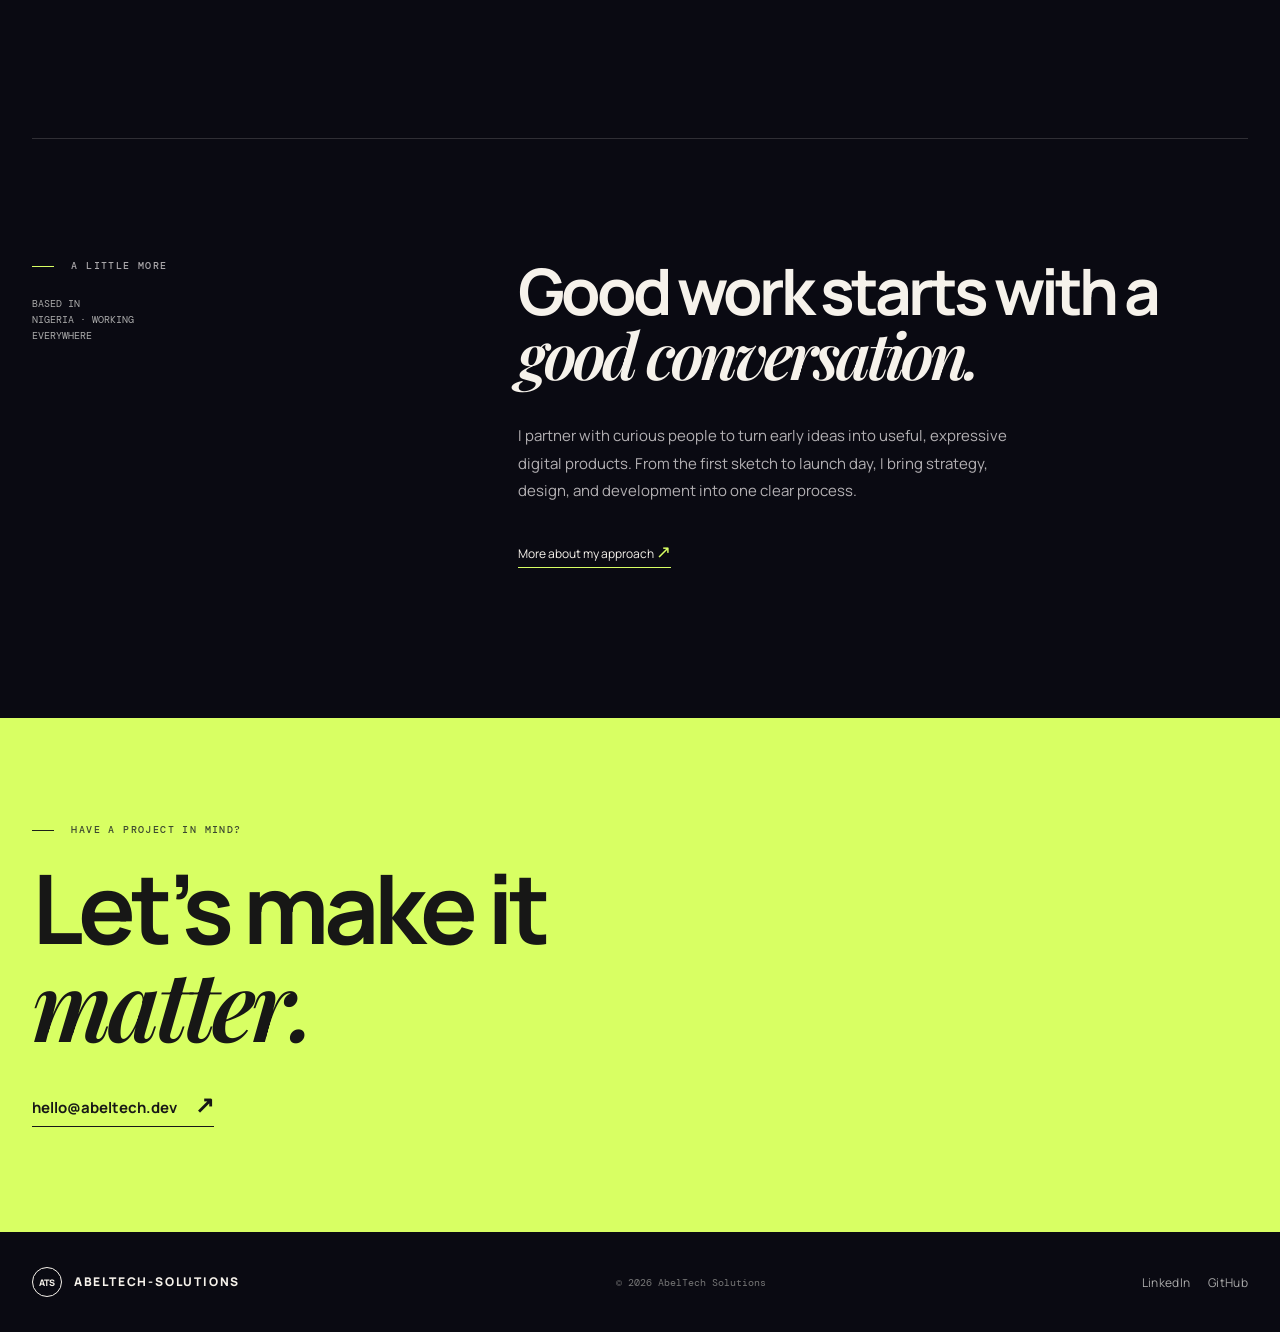
==== commit f5d89431: "rfddjkjd" ====
--- a/index.html
+++ b/index.html
@@ -54,7 +54,7 @@
       <div class="section-heading reveal"><p class="eyebrow"><span></span> Selected work</p><h2>Built for the<br><em>next chapter.</em></h2><p>Thoughtful systems and sharp experiences for teams ready to be remembered.</p></div>
       <div class="projects">
         <a class="project reveal" href="#contact"><div class="project-visual visual-blue"><span>01</span><div class="window"><i></i><i></i><i></i><b>Dewgate Consults</b></div></div><div><h3>Dewgate Consults</h3><p>Digital platform · 2025</p></div><span class="arrow">↗</span></a>
-        <a class="project reveal" href="#contact"><div class="project-visual visual-orange"><span>02</span><div class="poster">Doug-Aveifo<em>—</em></div></div><div><h3>Doug-Aveigo</h3><p>Doug-Aveigo &amp; identity · 2026</p></div><span class="arrow">↗</span></a>
+        <a class="project reveal" href="#contact"><div class="project-visual visual-orange"><span>02</span><div class="poster">Doug-Aveifo<em>—</em></div></div><div><h3>Doug-Aveigo</h3><p>Doug-Aveigo . 2026</p></div><span class="arrow">↗</span></a>
         <a class="project reveal" href="#contact"><div class="project-visual visual-lime"><span>03</span><div class="circle-copy">Pricing<br>Page</div></div><div><h3>Pricing Page</h3><p>platform · 2025</p></div><span class="arrow">↗</span></a>
       </div>
     </section>
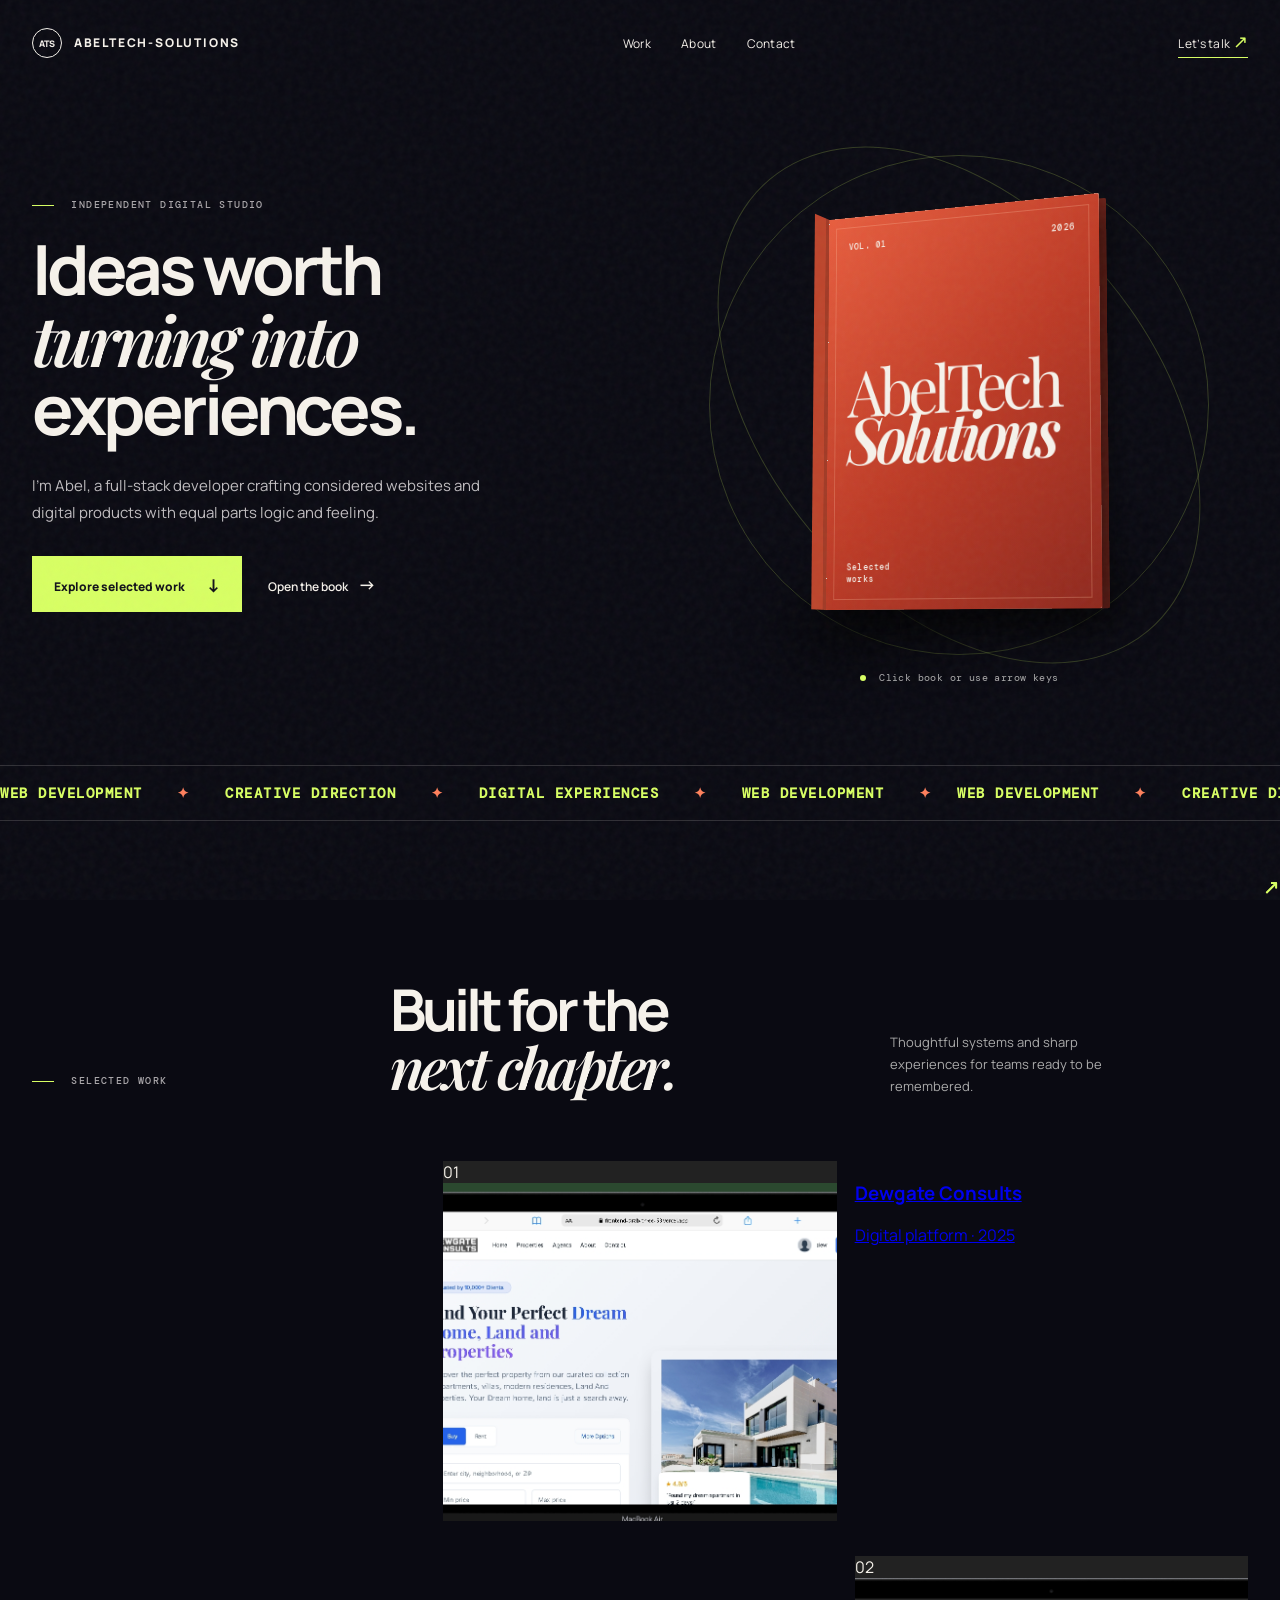
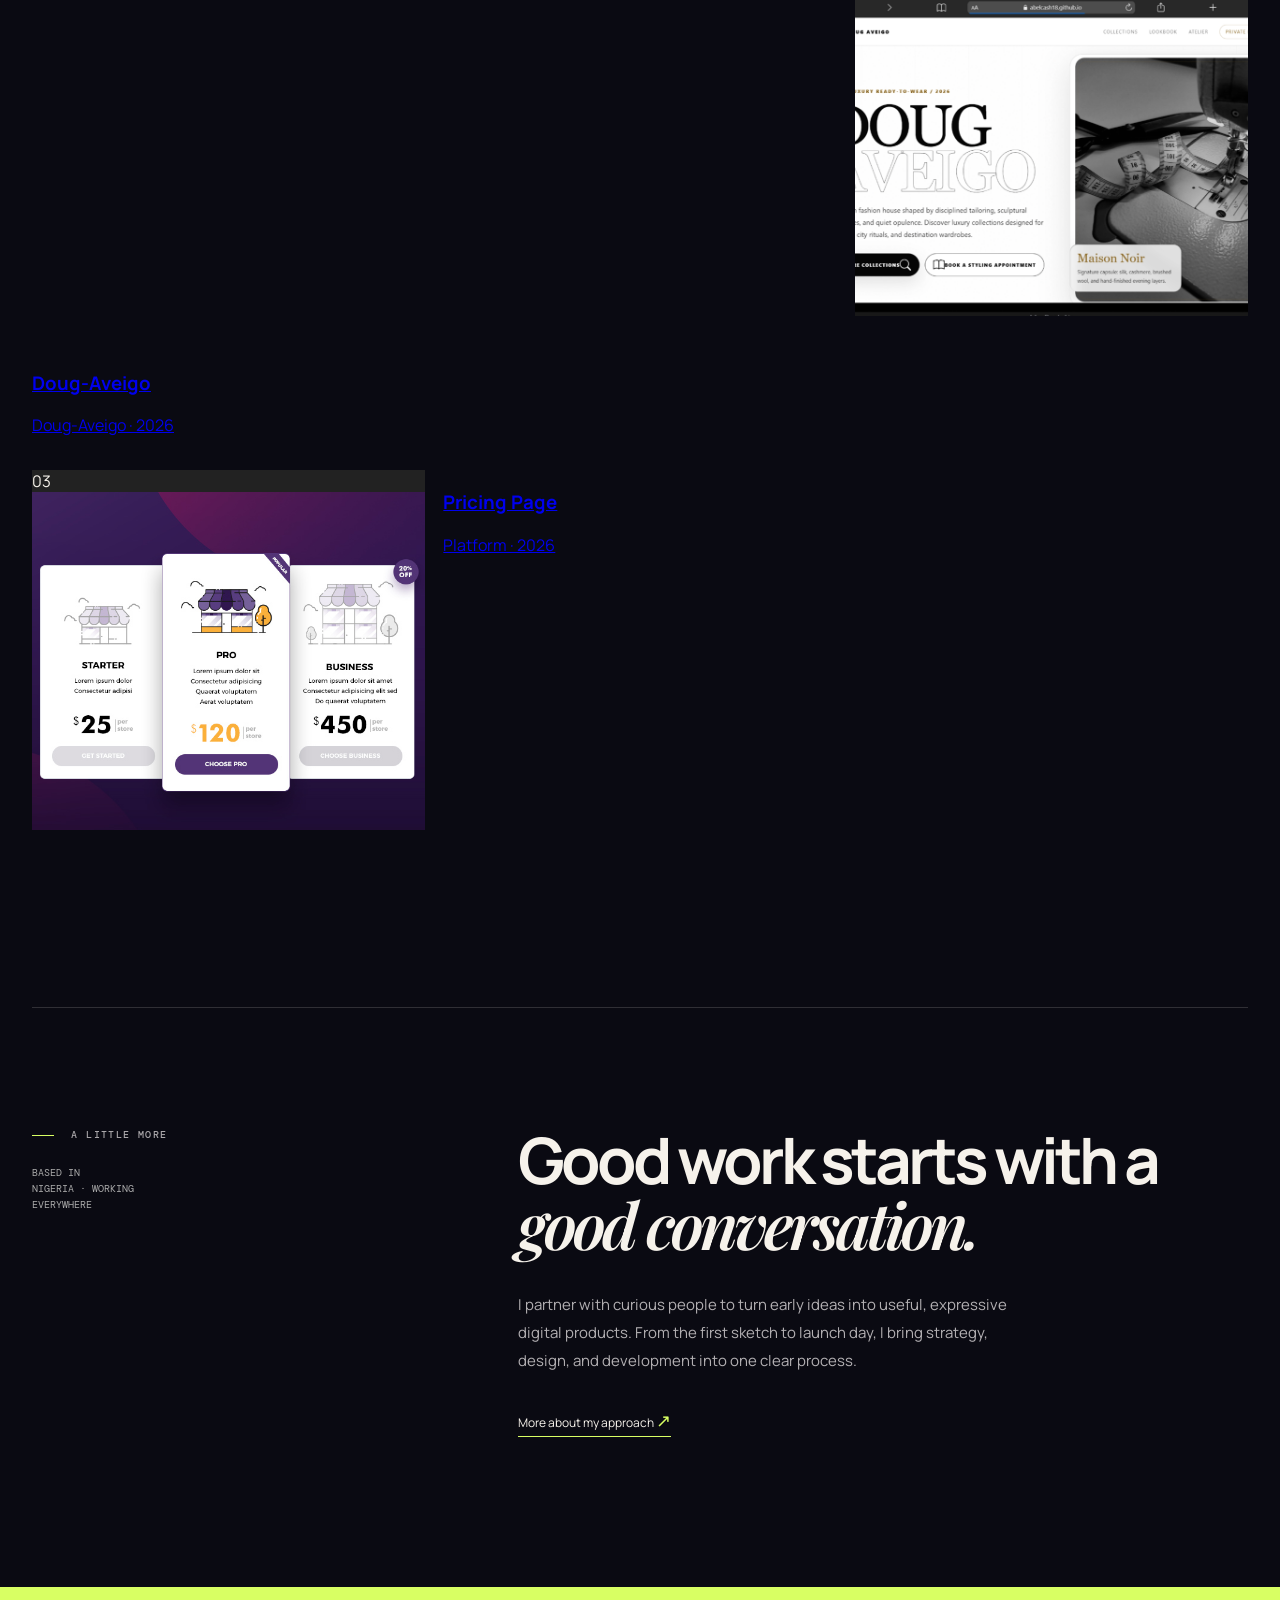
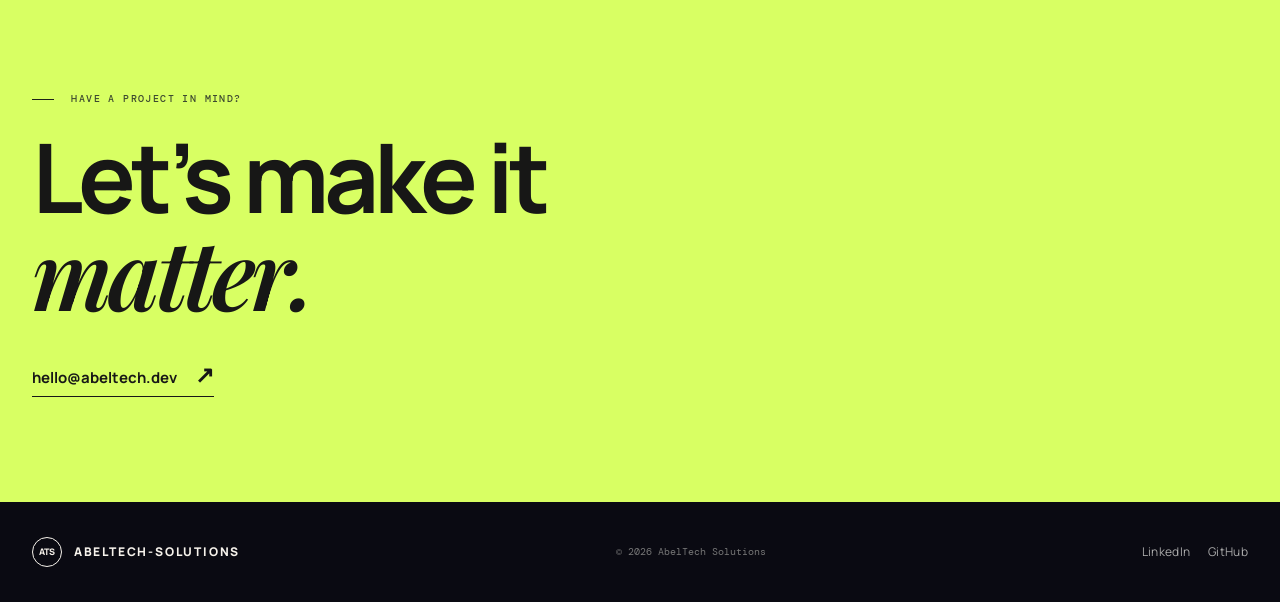
==== commit 32c97c2e: "img" ====
--- a/index.html
+++ b/index.html
@@ -10,6 +10,12 @@
   <link rel="preconnect" href="https://fonts.gstatic.com" crossorigin>
   <link href="https://fonts.googleapis.com/css2?family=DM+Mono:wght@400;500&family=Manrope:wght@400;500;600;700;800&family=Playfair+Display:ital,wght@0,600;0,700;1,600&display=swap" rel="stylesheet">
   <link rel="stylesheet" href="assets/css/index.css">
+  <style>
+    .project-visual { background: #222; }
+    .project-visual > span { color: var(--ink); background: #0a0a1299; padding: 5px 7px; }
+    .project-image { display: block; width: 100%; height: 100%; object-fit: cover; transition: transform .6s cubic-bezier(.2,.8,.2,1); }
+    .project:hover .project-image { transform: scale(1.04); }
+  </style>
 </head>
 <body>
   <div class="noise" aria-hidden="true"></div>
@@ -53,9 +59,9 @@
     <section class="work section" id="work">
       <div class="section-heading reveal"><p class="eyebrow"><span></span> Selected work</p><h2>Built for the<br><em>next chapter.</em></h2><p>Thoughtful systems and sharp experiences for teams ready to be remembered.</p></div>
       <div class="projects">
-        <a class="project reveal" href="#contact"><div class="project-visual visual-blue"><span>01</span><div class="window"><i></i><i></i><i></i><b>Dewgate Consults</b></div></div><div><h3>Dewgate Consults</h3><p>Digital platform · 2025</p></div><span class="arrow">↗</span></a>
-        <a class="project reveal" href="#contact"><div class="project-visual visual-orange"><span>02</span><div class="poster">Doug-Aveifo<em>—</em></div></div><div><h3>Doug-Aveigo</h3><p>Doug-Aveigo . 2026</p></div><span class="arrow">↗</span></a>
-        <a class="project reveal" href="#contact"><div class="project-visual visual-lime"><span>03</span><div class="circle-copy">Pricing<br>Page</div></div><div><h3>Pricing Page</h3><p>platform · 2025</p></div><span class="arrow">↗</span></a>
+        <a class="project reveal" href="#contact"><div class="project-visual"><span>01</span><a href="https://frontend-drab-three-53.vercel.app"><img class="project-image" src="assets/images/Dewgate%20Consults.jpeg" alt="Dewgate Consults project preview"></div><div><h3>Dewgate Consults</h3><p>Digital platform · 2025</p></div><span class="arrow">↗</span></a>
+        <a class="project reveal" href="#contact"><div class="project-visual"><span>02</span><a href="https://abelcash18.github.io/DOUG-AVEIGO/"><img class="project-image" src="assets/images/Doug-Aveigo.png" alt="Doug-Aveigo project preview"></div><div><h3>Doug-Aveigo</h3><p>Doug-Aveigo · 2026</p></div><span class="arrow">↗</span></a>
+        <a class="project reveal" href="#contact"><div class="project-visual"><span>03</span><a href="https://abelcash18.github.io/Price-page/"><img class="project-image" src="assets/images/pricing-page.jpg" alt="Pricing Page project preview"></div><div><h3>Pricing Page</h3><p>Platform · 2026</p></div><span class="arrow">↗</span></a>
       </div>
     </section>
 
@@ -66,4 +72,4 @@
   <footer><a class="brand" href="#top"><span>ATS</span> ABELTECH-SOLUTIONS </a><p>© 2026 AbelTech Solutions</p><div><a href="https://www.linkedin.com/in/joseph-abel-b2056722a">LinkedIn</a><a href="https://github.com/abelcash18">GitHub</a></div></footer>
   <script src="assets/index.js"></script>
 </body>
-</html>+</html>
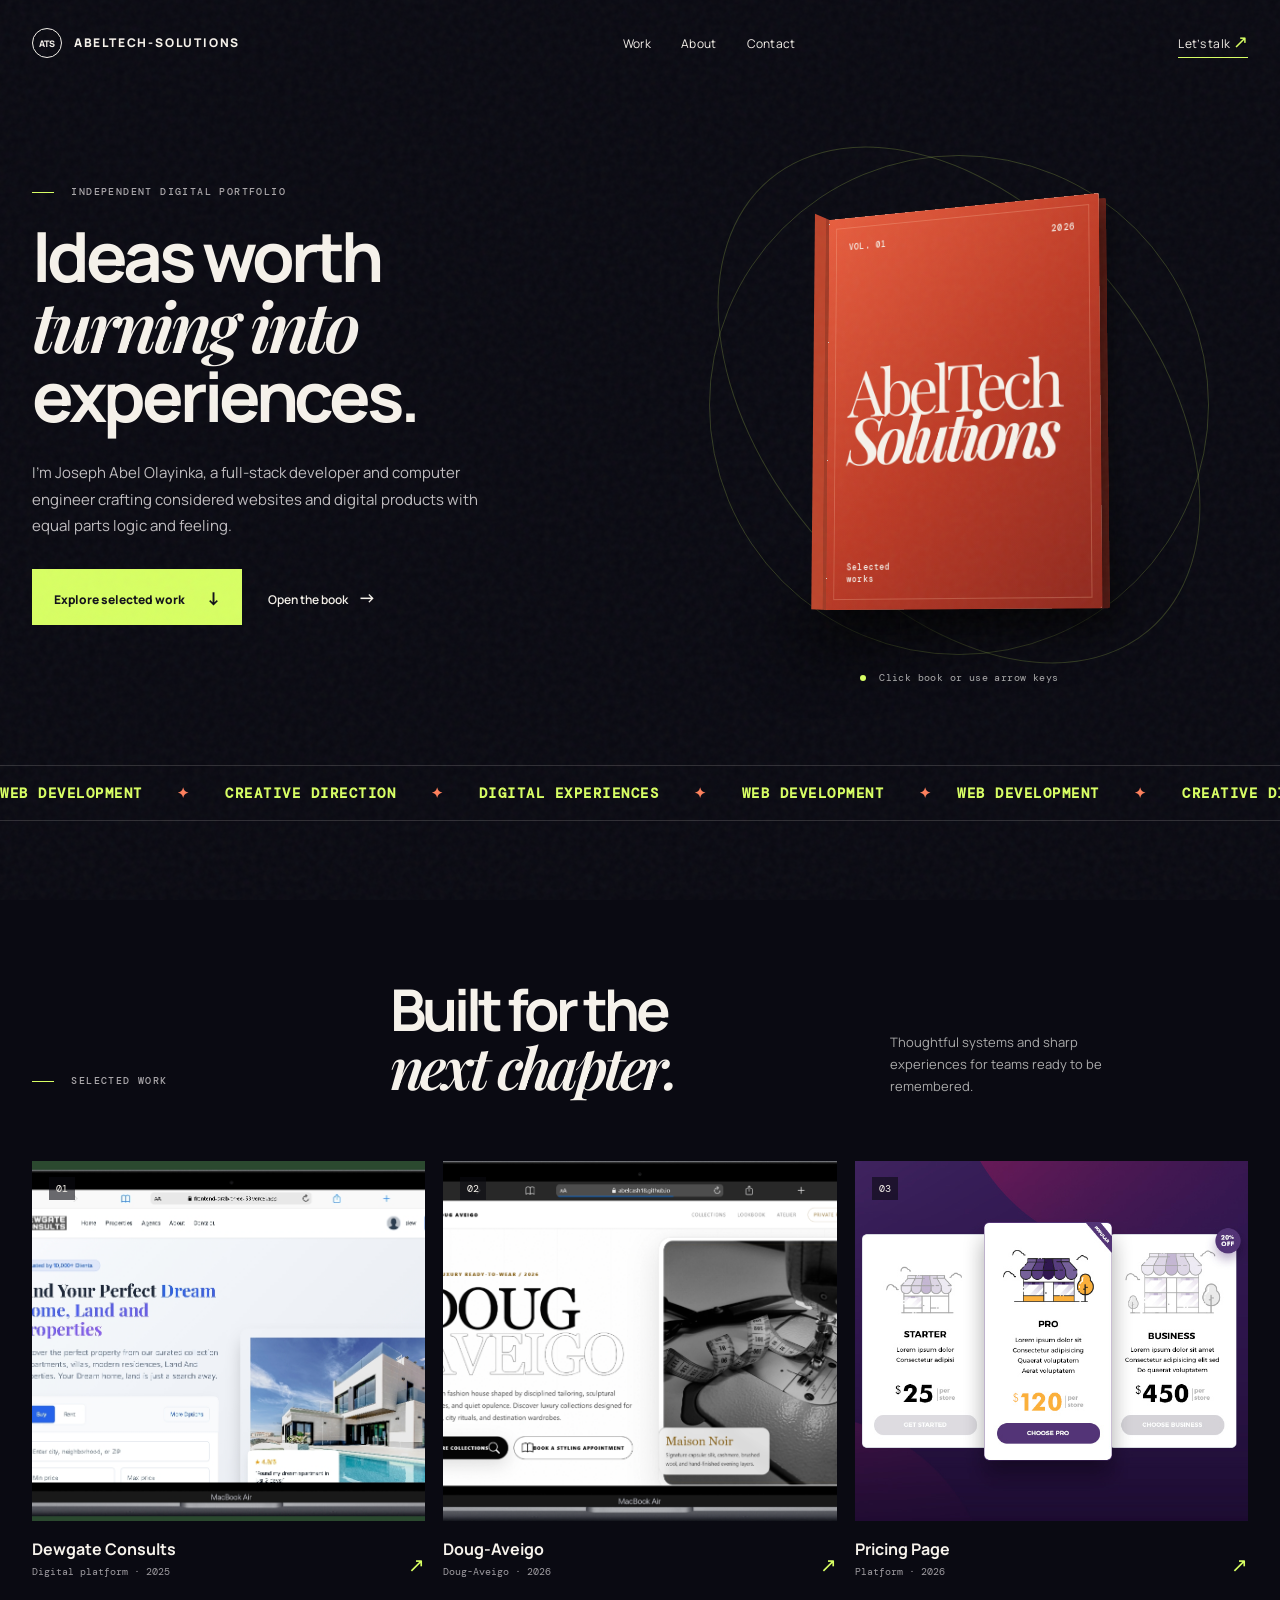
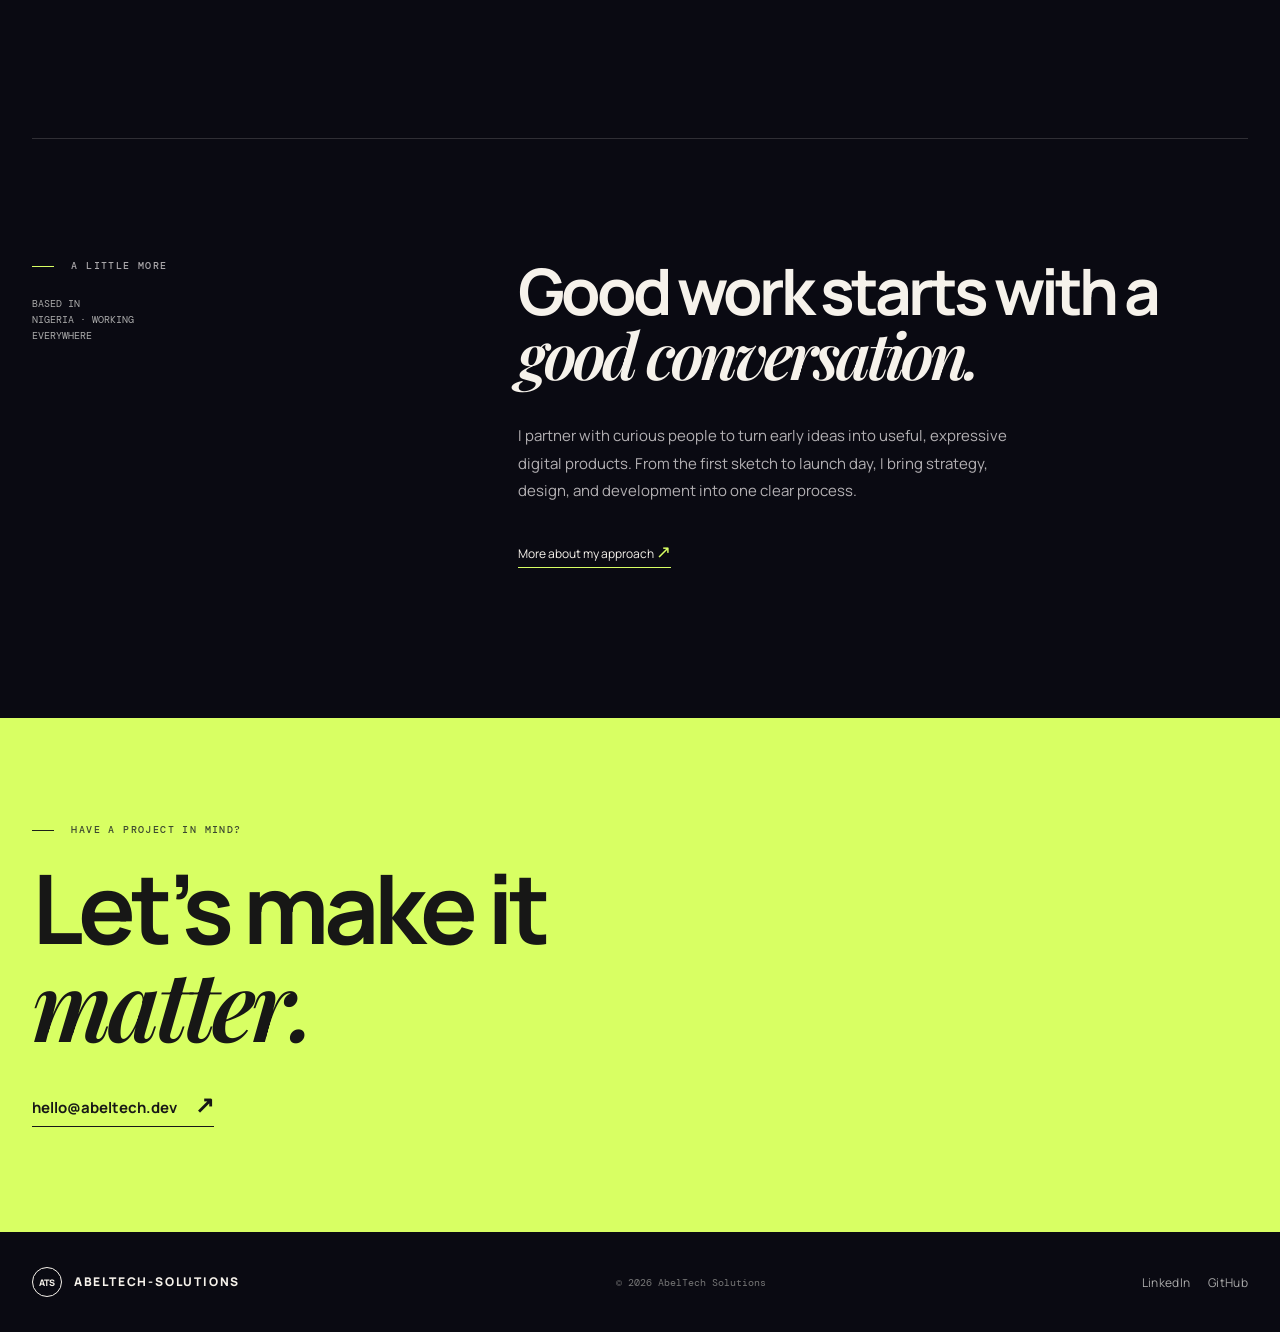
==== commit f9e24bd6: "name" ====
--- a/index.html
+++ b/index.html
@@ -5,7 +5,7 @@
   <meta name="viewport" content="width=device-width, initial-scale=1">
   <meta name="theme-color" content="#0a0a12">
   <link rel="icon" href="data:image/svg+xml,%3Csvg xmlns='http://www.w3.org/2000/svg' viewBox='0 0 64 64'%3E%3Crect width='64' height='64' rx='16' fill='%23d8ff63'/%3E%3Ctext x='32' y='42' text-anchor='middle' font-family='Arial,sans-serif' font-size='25' font-weight='700' fill='%230a0a12'%3EAT%3C/text%3E%3C/svg%3E">
-  <title>Abel-Tech — Digital Portfolio</title>
+  <title>AbelTech Solutions — Digital Portfolio</title>
   <link rel="preconnect" href="https://fonts.googleapis.com">
   <link rel="preconnect" href="https://fonts.gstatic.com" crossorigin>
   <link href="https://fonts.googleapis.com/css2?family=DM+Mono:wght@400;500&family=Manrope:wght@400;500;600;700;800&family=Playfair+Display:ital,wght@0,600;0,700;1,600&display=swap" rel="stylesheet">
@@ -29,9 +29,9 @@
   <main id="top">
     <section class="hero" aria-labelledby="hero-title">
       <div class="hero-copy reveal">
-        <p class="eyebrow"><span></span> Independent digital studio</p>
+        <p class="eyebrow"><span></span> Independent digital Portfolio</p>
         <h1 id="hero-title">Ideas worth<br><em>turning into</em><br>experiences.</h1>
-        <p class="intro">I’m Abel, a full-stack developer crafting considered websites and digital products with equal parts logic and feeling.</p>
+        <p class="intro">I’m Joseph Abel Olayinka, a full-stack developer and computer engineer crafting considered websites and digital products with equal parts logic and feeling.</p>
         <div class="hero-actions"><a class="button" href="#work">Explore selected work <span>↓</span></a><button class="text-button" data-open-book>Open the book <span>→</span></button></div>
       </div>
 
@@ -45,7 +45,7 @@
             <div class="cover-title">AbelTech<br><i>Solutions</i></div>
             <div class="cover-bottom"><span>Selected<br>works</span><span class="cover-mark"></span></div>
           </div>
-          <div class="book-page page-about"><div class="page-inner"><p class="page-kicker">01 / PROFILE</p><h2>Hello, I’m<br>Abel.</h2><p>I design and develop ambitious digital homes for people, brands, and ideas.</p><div class="mini-grid"><span>Strategy</span><span>Design</span><span>Development</span><span>Motion</span></div><p class="page-number">01</p></div></div>
+          <div class="book-page page-about"><div class="page-inner"><p class="page-kicker">01 / PROFILE</p><h2>Hello, I’m<br>Joseph Abel Olayinka.</h2><p>I design and develop ambitious digital homes for people, brands, and ideas.</p><div class="mini-grid"><span>Strategy</span><span>Design</span><span>Development</span><span>Motion</span></div><p class="page-number">01</p></div></div>
           <div class="book-page page-work"><div class="page-inner"><p class="page-kicker">02 / SELECTED WORK</p><div class="project-card"><span>01</span><h3>Northstar<br>Finance</h3><p>Brand platform &amp; product site</p><i>↗</i></div><div class="project-card accent"><span>02</span><h3>Fola<br>Studio</h3><p>Creative portfolio &amp; CMS</p><i>↗</i></div><p class="page-number">02</p></div></div>
           <div class="book-page page-contact"><div class="page-inner"><p class="page-kicker">03 / CONTACT</p><h2>Let’s make<br>something<br><em>memorable.</em></h2><a href="mailto:hello@abeltech.dev" class="mail-link">hello@abeltech.dev ↗</a><p class="page-number">03</p></div></div>
           <div class="back-cover"></div>
@@ -59,9 +59,9 @@
     <section class="work section" id="work">
       <div class="section-heading reveal"><p class="eyebrow"><span></span> Selected work</p><h2>Built for the<br><em>next chapter.</em></h2><p>Thoughtful systems and sharp experiences for teams ready to be remembered.</p></div>
       <div class="projects">
-        <a class="project reveal" href="#contact"><div class="project-visual"><span>01</span><a href="https://frontend-drab-three-53.vercel.app"><img class="project-image" src="assets/images/Dewgate%20Consults.jpeg" alt="Dewgate Consults project preview"></div><div><h3>Dewgate Consults</h3><p>Digital platform · 2025</p></div><span class="arrow">↗</span></a>
-        <a class="project reveal" href="#contact"><div class="project-visual"><span>02</span><a href="https://abelcash18.github.io/DOUG-AVEIGO/"><img class="project-image" src="assets/images/Doug-Aveigo.png" alt="Doug-Aveigo project preview"></div><div><h3>Doug-Aveigo</h3><p>Doug-Aveigo · 2026</p></div><span class="arrow">↗</span></a>
-        <a class="project reveal" href="#contact"><div class="project-visual"><span>03</span><a href="https://abelcash18.github.io/Price-page/"><img class="project-image" src="assets/images/pricing-page.jpg" alt="Pricing Page project preview"></div><div><h3>Pricing Page</h3><p>Platform · 2026</p></div><span class="arrow">↗</span></a>
+        <a class="project reveal" href="https://frontend-drab-three-53.vercel.app"><div class="project-visual"><span>01</span><img class="project-image" src="assets/images/Dewgate%20Consults.jpeg" alt="Dewgate Consults project preview"></div><div><h3>Dewgate Consults</h3><p>Digital platform · 2025</p></div><span class="arrow">↗</span></a>
+        <a class="project reveal" href="https://abelcash18.github.io/DOUG-AVEIGO/"><div class="project-visual"><span>02</span><img class="project-image" src="assets/images/Doug-Aveigo.png" alt="Doug-Aveigo project preview"></div><div><h3>Doug-Aveigo</h3><p>Doug-Aveigo · 2026</p></div><span class="arrow">↗</span></a>
+        <a class="project reveal" href="https://abelcash18.github.io/Price-page/"><div class="project-visual"><span>03</span><img class="project-image" src="assets/images/pricing-page.jpg" alt="Pricing Page project preview"></div><div><h3>Pricing Page</h3><p>Platform · 2026</p></div><span class="arrow">↗</span></a>
       </div>
     </section>
 
